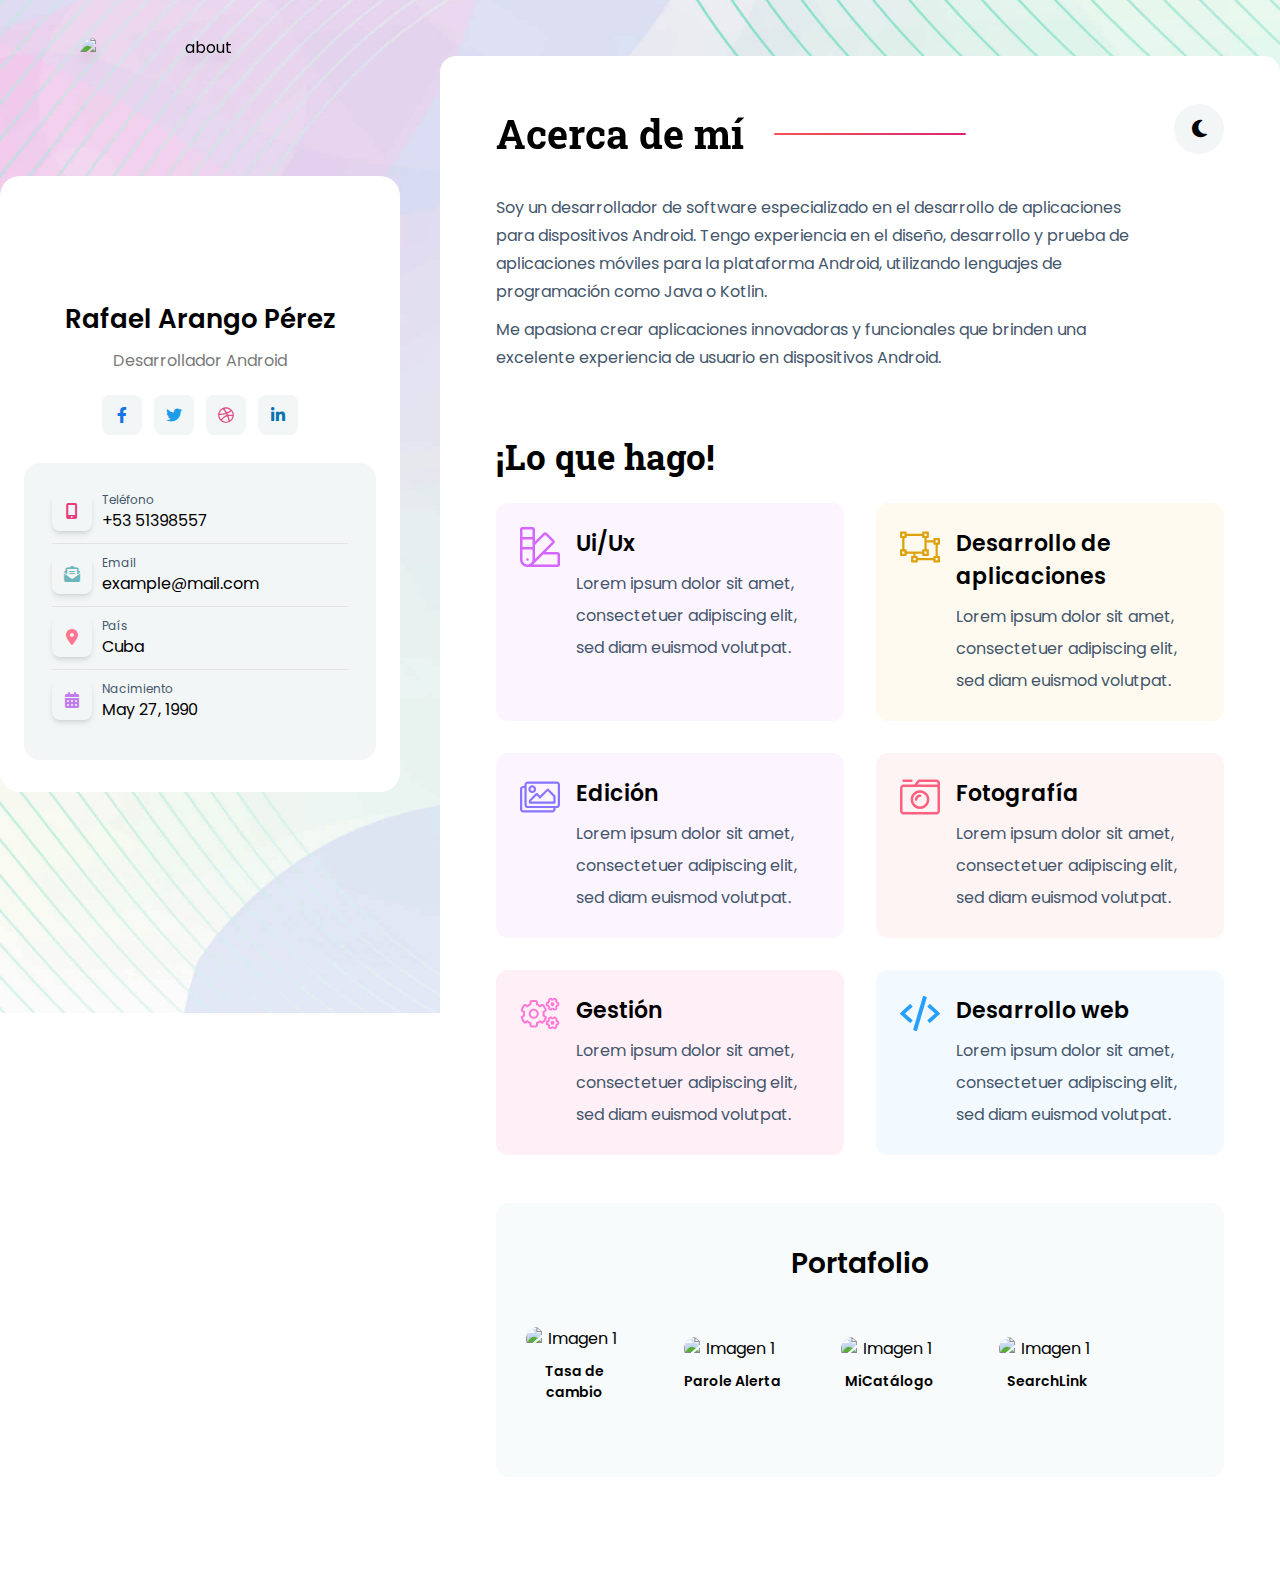
==== index.html @ e74a3a6f "index rename" ====
<!DOCTYPE html>
<!-- saved from url=(0049)https://bostamihtml.ibthemespro.com/aboutOne.html -->
<html lang="en"><head><meta http-equiv="Content-Type" content="text/html; charset=UTF-8">
    <!-- commom meta tag -->
    
    <meta http-equiv="X-UA-Compatible" content="IE=edge">
    <meta name="viewport" content="width=device-width, initial-scale=1.0">
    <!--=== fontaswesome ===-->
    <link rel="stylesheet" href="./fontawesome/css/all.css">

    <!--=== main css ===-->
    <link rel="stylesheet" href="./css/tailwind.css">
    <link rel="stylesheet" href="./css/custom.css">
    <title>Curriculum</title>

    <style type="text/css" media="screen">    
    .socialbtn {
        display: flex;
        height: 2.5rem;
        width: 2.5rem;
        align-items: center;
        justify-content: center;
        border-radius: 0.5rem;
        --tw-bg-opacity: 1;
        background-color: rgb(243 246 246 / var(--tw-bg-opacity));
        --tw-gradient-from: #FA5252;
        --tw-gradient-to: rgb(250 82 82 / 0);
        --tw-gradient-stops: var(--tw-gradient-from), var(--tw-gradient-to);
        --tw-gradient-to: #DD2476;
        transition-property: color, background-color, border-color, fill, stroke, -webkit-text-decoration-color;
        transition-property: color, background-color, border-color, text-decoration-color, fill, stroke;
        transition-property: color, background-color, border-color, text-decoration-color, fill, stroke, -webkit-text-decoration-color;
        transition-duration: 300ms;
        transition-timing-function: cubic-bezier(0.4, 0, 0.2, 1);
    }
    
    .socialbtn:hover {
        background-image: linear-gradient(to right, var(--tw-gradient-stops));
        --tw-text-opacity: 1;
        color: rgb(255 255 255 / var(--tw-text-opacity));
    }
    
    .dark .socialbtn {
        --tw-bg-opacity: 1;
        background-color: rgb(33 36 37 / var(--tw-bg-opacity));
    }

    .dowanload-btn {
    margin-left: auto;
    margin-right: auto;
    margin-top: 1.5rem;
    display: flex;
    align-items: center;
    border-radius: 35px;
    background-image: linear-gradient(to right, var(--tw-gradient-stops));
    --tw-gradient-from: #FA5252;
    --tw-gradient-to: rgb(250 82 82 / 0);
    --tw-gradient-from: #DD2476;
    --tw-gradient-to: rgb(221 36 118 / 0);
    --tw-gradient-stops: var(--tw-gradient-from), var(--tw-gradient-to);
    --tw-gradient-to: #DD2476;
    --tw-gradient-to: #fa5252ef;
    padding-left: 2rem;
    padding-right: 2rem;
    padding-top: 0.75rem;
    padding-bottom: 0.75rem;
    font-size: 1.125rem;
    --tw-text-opacity: 1;
    color: rgb(255 255 255 / var(--tw-text-opacity));
    transition-property: color, background-color, border-color, fill, stroke, opacity, box-shadow, transform, filter, -webkit-text-decoration-color, -webkit-backdrop-filter;
    transition-property: color, background-color, border-color, text-decoration-color, fill, stroke, opacity, box-shadow, transform, filter, backdrop-filter;
    transition-property: color, background-color, border-color, text-decoration-color, fill, stroke, opacity, box-shadow, transform, filter, backdrop-filter, -webkit-text-decoration-color, -webkit-backdrop-filter;
    transition-timing-function: cubic-bezier(0.4, 0, 0.2, 1);
    transition-duration: 200ms;
    transition-timing-function: linear;
    }

    .dowanload-btn:hover {
    background-image: linear-gradient(to left, var(--tw-gradient-stops));
    }
    

    .carousel {
        width: 100%;
        overflow: hidden;
        display: flex;
    }
    .carousel-inner {
        display: flex;
    }
    .carousel-item {
        flex: 0 0 25%;
        padding: 30px;
        display: flex;
        flex-direction: column;
        justify-content: center;
    }
    .carousel-item-img {
        border-radius: 9999px;
    }
    </style>

    <script>
        // On page load or when changing themes, best to add inline in `head` to avoid FOUC
        if (localStorage.getItem("color-theme") === "dark" || (!("color-theme" in localStorage) && window.matchMedia("(prefers-color-scheme: dark)").matches)) {
            document.documentElement.classList.add("dark");
        } else {
            document.documentElement.classList.remove("dark");
        }
    </script>
</head>

<body>
    <div class="bg-homeBg dark:bg-homeTwoBg-dark min-h-screen bg-no-repeat bg-center bg-cover bg-fixed md:pb-16 w-full">
        <div class="container grid grid-cols-12 md:gap-10 justify-between">
            <!-- sidber personal info -->
            <div class="col-span-12 lg:col-span-4 hidden lg:block h-screen sticky top-44">
                <div class="w-full mb-6 lg:mb-0 mx-auto relative bg-white text-center dark:bg-[#111111] px-6 rounded-[20px] mt-[180px] md:mt-[220px] lg:mt-0">
                    <!-- profile image -->
                    <img src="https://avatars.githubusercontent.com/u/89329216?v=4" class="w-[240px] absolute left-[50%] transform -translate-x-[50%] h-[240px] drop-shadow-xl mx-auto rounded-[20px] -mt-[140px]" alt="about">
                    <div class="pt-[100px] pb-8">
                        <h2 class="mt-6 mb-1 text-[26px] font-semibold dark:text-white"> Rafael Arango Pérez </h2>
                        <h3 class="mb-4 text-[#7B7B7B] inline-block dark:bg-[#1D1D1D] px-5 py-1.5 rounded-lg dark:text-[#A6A6A6]">
                            Desarrollador Android </h3>
                        <div class="flex justify-center space-x-3">
                            <!-- facebook icon and link -->
                            <a href="https://www.facebook.com/" target="_blank" rel="noopener noreferrer">
                                <span class="socialbtn text-[#1773EA]">
                                    <i class="fa-brands fa-facebook-f"></i>
                                </span>
                            </a>
                            <!-- twitter icon and link -->
                            <a href="https://twitter.com/" target="_blank" rel="noopener noreferrer">
                                <span class="socialbtn text-[#1C9CEA]">
                                    <i class="fa-brands fa-twitter"></i>
                                </span>
                            </a>
                            <!-- dribbble icon and link -->
                            <a href="https://dribbble.com/" target="_blank" rel="noopener noreferrer">
                                <span class="socialbtn text-[#e14a84]">
                                    <i class="fa-brands fa-dribbble"></i>
                                </span>
                            </a>
                            <!-- linkedin icon and link -->
                            <a href="https://www.linkedin.com/" target="_blank" rel="noopener noreferrer">
                                <span class="socialbtn text-[#0072b1]">
                                    <i class="fa-brands fa-linkedin-in"></i>
                                </span>
                            </a>
                        </div>
                        <!-- personal infomation start -->
                        <div class="p-7 rounded-2xl mt-7 bg-[#F3F6F6] dark:bg-[#1D1D1D]">
                            <div class="flex border-b border-[#E3E3E3] dark:border-[#3D3A3A] pb-2.5">
                                <span class="socialbtn bg-white dark:bg-black text-[#E93B81] shadow-md">
                                    <i class="fa-solid fa-mobile-screen-button"></i>
                                </span>
                                <div class="text-left ml-2.5">
                                    <p class="text-xs text-[#44566C] dark:text-[#A6A6A6]"> Teléfono </p>
                                    <p class="dark:text-white">+53 51398557</p>
                                </div>
                            </div>
                            <div class="flex border-b border-[#E3E3E3] dark:border-[#3D3A3A] py-2.5">
                                <span class="socialbtn bg-white dark:bg-black text-[#6AB5B9] shadow-md">
                                    <i class="fa-solid fa-envelope-open-text"></i>
                                </span>
                                <div class="text-left ml-2.5">
                                    <p class="text-xs text-[#44566C] dark:text-[#A6A6A6]"> Email </p>
                                    <p class="dark:text-white">example@mail.com</p>
                                </div>
                            </div>
                            <div class="flex border-b border-[#E3E3E3] dark:border-[#3D3A3A] py-2.5">
                                <span class="socialbtn bg-white dark:bg-black text-[#FD7590] shadow-md">
                                    <i class="fa-solid fa-location-dot"></i>
                                </span>
                                <div class="text-left ml-2.5">
                                    <p class="text-xs text-[#44566C] dark:text-[#A6A6A6]"> País </p>
                                    <p class="dark:text-white">Cuba</p>
                                </div>
                            </div>
                            <div class="flex py-2.5">
                                <span class="socialbtn bg-white dark:bg-black text-[#C17CEB] shadow-md">
                                    <i class="fa-solid fa-calendar-days"></i>
                                </span>
                                <div class="text-left ml-2.5">
                                    <p class="text-xs text-[#44566C] dark:text-[#A6A6A6]"> Nacimiento </p>
                                    <p class="dark:text-white">May 27, 1990</p>
                                </div>
                            </div>
                        </div>
                        <!-- personal infomation end-->
                    </div>
                </div>
            </div>


            <div class="col-span-12 lg:col-span-8 lg:mt-14">
                <!-- about me section start -->
                <div>
                    <div class="lg:rounded-2xl bg-white dark:bg-[#111111]">
                        <div class="pt-12 md:py-12 px-2 sm:px-5 md:px-10 lg:px-14">
                            <!-- about page title -->
                            <div class="flex justify-between">
                                <h2 class="after-effect">Acerca de mí &nbsp;&nbsp;</h2>  
                                <!-- dark and light mode toggle -->
                                <button id="theme-toggle" type="button" class="dark-light-btn">
                                    <i id="theme-toggle-dark-icon" class="fa-solid text-xl fa-moon hidden"></i>
                                    <i id="theme-toggle-light-icon" class="fa-solid fa-sun text-xl hidden"></i>
                                </button>
                            </div>
                            <!-- personal info for mobile devices start -->
                            <div class="lg:hidden">
                                <div class="w-full mb-6 lg:mb-0 mx-auto relative bg-white text-center dark:bg-[#111111] px-6 rounded-[20px] mt-[180px] md:mt-[220px] lg:mt-0">
                                    <!-- profile image  -->
                                    <img src="./static/avatar.jpg" class="w-[240px] absolute left-[50%] transform -translate-x-[50%] h-[240px] drop-shadow-xl mx-auto rounded-[20px] -mt-[140px]" alt="about">
                                    <div class="pt-[100px] pb-8">
                                        <h2 class="mt-6 mb-1 text-[26px] font-semibold dark:text-white"> Monalisa Ashley
                                        </h2>
                                        <h3 class="mb-4 text-[#7B7B7B] inline-block dark:bg-[#1D1D1D] px-5 py-1.5 rounded-lg dark:text-[#A6A6A6]">
                                            Ui/Uxer </h3>

                                        <div class="flex justify-center space-x-3">
                                            <!-- facebook icon and link -->
                                            <a href="https://www.facebook.com/" target="_blank" rel="noopener noreferrer">
                                                <span class="socialbtn text-[#1773EA]">
                                                    <i class="fa-brands fa-facebook-f"></i>
                                                </span>
                                            </a>
                                            <!-- twitter icon and link -->
                                            <a href="https://twitter.com/" target="_blank" rel="noopener noreferrer">
                                                <span class="socialbtn text-[#1C9CEA]">
                                                    <i class="fa-brands fa-twitter"></i>
                                                </span>
                                            </a>
                                            <!-- dribbble icon and link -->
                                            <a href="https://dribbble.com/" target="_blank" rel="noopener noreferrer">
                                                <span class="socialbtn text-[#e14a84]">
                                                    <i class="fa-brands fa-dribbble"></i>
                                                </span>
                                            </a>
                                            <!-- linkedin icon and link -->
                                            <a href="https://www.linkedin.com/" target="_blank" rel="noopener noreferrer">
                                                <span class="socialbtn text-[#0072b1]">
                                                    <i class="fa-brands fa-linkedin-in"></i>
                                                </span>
                                            </a>
                                        </div>

                                        <!-- personal info start -->
                                        <div class="p-7 rounded-2xl mt-7 bg-[#F3F6F6] dark:bg-[#1D1D1D]">
                                            <div class="flex border-b border-[#E3E3E3] dark:border-[#3D3A3A] pb-2.5">
                                                <span class="socialbtn bg-white dark:bg-black text-[#E93B81] shadow-md">
                                                    <i class="fa-solid fa-mobile-screen-button"></i>
                                                </span>
                                                <div class="text-left ml-2.5">
                                                    <p class="text-xs text-[#44566C] dark:text-[#A6A6A6]"> Teléfono </p>
                                                    <p class="dark:text-white">+53 51398557</p>
                                                </div>
                                            </div>

                                            <div class="flex border-b border-[#E3E3E3] dark:border-[#3D3A3A] py-2.5">
                                                <span class="socialbtn bg-white dark:bg-black text-[#6AB5B9] shadow-md">
                                                    <i class="fa-solid fa-envelope-open-text"></i>
                                                </span>
                                                <div class="text-left ml-2.5">
                                                    <p class="text-xs text-[#44566C] dark:text-[#A6A6A6]"> Email </p>
                                                    <p class="dark:text-white">example@mail.com</p>
                                                </div>
                                            </div>

                                            <div class="flex border-b border-[#E3E3E3] dark:border-[#3D3A3A] py-2.5">
                                                <span class="socialbtn bg-white dark:bg-black text-[#FD7590] shadow-md">
                                                    <i class="fa-solid fa-location-dot"></i>
                                                </span>
                                                <div class="text-left ml-2.5">
                                                    <p class="text-xs text-[#44566C] dark:text-[#A6A6A6]"> País </p>
                                                    <p class="dark:text-white">Cuba</p>
                                                </div>
                                            </div>

                                            <div class="flex py-2.5">
                                                <span class="socialbtn bg-white dark:bg-black text-[#C17CEB] shadow-md">
                                                    <i class="fa-solid fa-calendar-days"></i>
                                                </span>
                                                <div class="text-left ml-2.5">
                                                    <p class="text-xs text-[#44566C] dark:text-[#A6A6A6]"> Nacimiento </p>
                                                    <p class="dark:text-white">May 27, 1990</p>
                                                </div>
                                            </div>
                                        </div>
                                        <!-- personal info end -->

                                        <!-- dowanload button -->
                                        <button class="dowanload-btn">
                                            <img class="mr-3" src="./static/dowanload.png" alt="icon"> Download
                                            CV
                                        </button>
                                    </div>
                                </div>
                            </div>
                            <!-- personal info for mobile devices end -->

                            <div class="lg:grid grid-cols-12 md:gap-10 pt-4 md:pt-[30px] items-center hidden">
                                <div class="col-span-12 space-y-2.5">
                                    <div class="lg:mr-16">
                                        <p class="text-[#44566c] dark:text-color-910 leading-7"> Soy un desarrollador de software especializado en el desarrollo de aplicaciones para dispositivos Android. Tengo experiencia en el diseño, desarrollo y prueba de aplicaciones móviles para la plataforma Android, utilizando lenguajes de programación como Java o Kotlin.</p>
                                        <p class="text-[#44566c] leading-7 mt-2.5 dark:text-color-910">Me apasiona crear aplicaciones innovadoras y funcionales que brinden una excelente experiencia de usuario en dispositivos Android.</p>
                                    </div>
                                    <div></div>
                                </div>
                            </div>

                        </div>

                        <!-- what i do section start -->
                        <div class="pb-12 px-2 sm:px-5 md:px-10 lg:px-14">
                            <h3 class="text-[35px] dark:text-white font-bold font-robotoSlab pb-5"> ¡Lo que hago! </h3>
                            <div class="grid gap-8 grid-cols-1 md:grid-cols-2 xl:grid-cols-2">
                                <div class="about-box bg-[#fcf4ff] dark:bg-transparent">
                                    <img class="w-10 h-10 object-contain block" src="./static/icon.svg" alt="icon">
                                    <div class="space-y-2">
                                        <h3 class="dark:text-white text-[22px] font-semibold"> Ui/Ux </h3>
                                        <p class="leading-8 text-gray-lite dark:text-[#A6A6A6]"> Lorem ipsum dolor sit
                                            amet, consectetuer adipiscing elit, sed diam euismod volutpat. </p>
                                    </div>
                                </div>

                                <div class="about-box bg-[#fefaf0] dark:bg-transparent">
                                    <img class="w-10 h-10 object-contain block" src="./static/icon1.svg" alt="icon">
                                    <div class="space-y-2">
                                        <h3 class="dark:text-white text-[22px] font-semibold"> Desarrollo de aplicaciones </h3>
                                        <p class="leading-8 text-gray-lite dark:text-[#A6A6A6]"> Lorem ipsum dolor sit
                                            amet, consectetuer adipiscing elit, sed diam euismod volutpat. </p>
                                    </div>
                                </div>

                                <div class="about-box bg-[#fcf4ff] dark:bg-transparent">
                                    <img class="w-10 h-10 object-contain block" src="./static/icon2.svg" alt="icon">
                                    <div class="space-y-2">
                                        <h3 class="dark:text-white text-[22px] font-semibold"> Edición </h3>
                                        <p class="leading-8 text-gray-lite dark:text-[#A6A6A6]"> Lorem ipsum dolor sit
                                            amet, consectetuer adipiscing elit, sed diam euismod volutpat. </p>
                                    </div>
                                </div>

                                <div class="about-box bg-[#fff4f4] dark:bg-transparent">
                                    <img class="w-10 h-10 object-contain block" src="./static/icon3.svg" alt="icon">
                                    <div class="space-y-2">
                                        <h3 class="dark:text-white text-[22px] font-semibold"> Fotografía </h3>
                                        <p class="leading-8 text-gray-lite dark:text-[#A6A6A6]"> Lorem ipsum dolor sit
                                            amet, consectetuer adipiscing elit, sed diam euismod volutpat. </p>
                                    </div>
                                </div>

                                <div class="about-box bg-[#fff0f8] dark:bg-transparent">
                                    <img class="w-10 h-10 object-contain block" src="./static/icon4.svg" alt="icon">
                                    <div class="space-y-2">
                                        <h3 class="dark:text-white text-[22px] font-semibold"> Gestión </h3>
                                        <p class="leading-8 text-gray-lite dark:text-[#A6A6A6]"> Lorem ipsum dolor sit
                                            amet, consectetuer adipiscing elit, sed diam euismod volutpat. </p>
                                    </div>
                                </div>

                                <div class="about-box bg-[#f3faff] dark:bg-transparent">
                                    <img class="w-10 h-10 object-contain block" src="./static/icon5.svg" alt="icon">
                                    <div class="space-y-2">
                                        <h3 class="dark:text-white text-[22px] font-semibold"> Desarrollo web </h3>
                                        <p class="leading-8 text-gray-lite dark:text-[#A6A6A6]"> Lorem ipsum dolor sit
                                            amet, consectetuer adipiscing elit, sed diam euismod volutpat. </p>
                                    </div>
                                </div>
                            </div>
                        </div>

                        <!-- what i do section start -->
                        <div class="px-2 sm:px-5 md:px-10 lg:px-14 pb-12">
                            <div class="bg-[#F8FBFB] dark:bg-[#0D0D0D] max-w-full h-auto py-10 rounded-xl slides">
                                <h3 class="text-center dark:text-white text-6xl mb-3 font-semibold"> Portafolio </h3>
                                <!-- slider and slider items -->
                                <div class="carousel">
                                    <div class="carousel-inner text-center">
                                        <a class="carousel-item" href="https://apklis.cu/application/com.drecom.tasadecambio">
                                            <img class="carousel-item-img" src="https://archive.apklis.cu/application/icon/com.drecom.tasadecambio-v1.png_140" alt="Imagen 1">
                                            <p class="mt-2.5 mb-1 text-[14px] font-semibold dark:text-white"> Tasa de cambio </p>
                                        </a>
                                        <a class="carousel-item" href="https://apklis.cu/application/com.drecom.parolealerta">
                                            <img class="carousel-item-img" src="https://archive.apklis.cu/application/icon/com.drecom.parolealerta-v1.png_140" alt="Imagen 1">
                                            <p class="mt-2.5 mb-1 text-[14px] font-semibold dark:text-white"> Parole Alerta </p>
                                        </a>
                                        <a class="carousel-item" href="https://apklis.cu/application/com.drecom.micatalogopro">
                                            <img class="carousel-item-img" src="https://archive.apklis.cu/application/icon/com.drecom.micatalogopro-v1.png_140" alt="Imagen 1">
                                            <p class="mt-2.5 mb-1 text-[14px] font-semibold dark:text-white"> MiCatálogo </p>
                                        </a>
                                        <a class="carousel-item" href="https://apklis.cu/application/com.drecom.searchlink">
                                            <img class="carousel-item-img" src="https://archive.apklis.cu/application/icon/com.drecom.searchlink-v1.png_140" alt="Imagen 1">
                                            <p class="mt-2.5 mb-1 text-[14px] font-semibold dark:text-white"> SearchLink </p>
                                        </a>
                                    </div>
                                </div>
                            </div>
                        </div>
                    </div>
                </div>
                <!-- about me section start -->
            </div>
        </div>
    </div>
    <!-- End bgHomeBg -->

    <!--==== js =====-->
    <script src="./js/jquery.min.js"></script>
    <!-- main js -->
    <script src="./js/main.js"></script>


</body></html>
---- css/custom.css ----
@import url("https://fonts.googleapis.com/css2?family=Poppins:wght@300;400;500;600;700;800;900&family=Roboto+Slab:wght@300;400;500;600;700;800;900&display=swap");

html {
	font-family: "Poppins", sans-serif;
}

/* modal */
.modal {
	max-width: 800px !important;
}

/* width */
.scrollbarLight::-webkit-scrollbar,
.scrollbarDark::-webkit-scrollbar {
	width: 10px;
	height: 10px;
}

/* Track */
.scrollbarLight::-webkit-scrollbar-track {
	border-radius: 100vh;
	background: #e9e3e3;
}

/* Handle */
.scrollbarLight::-webkit-scrollbar-thumb {
	background: #797979;
	border-radius: 100vh;
	border: 5px solid #9c9fa1;
}

/* Handle on hover */
.scrollbarLight::-webkit-scrollbar-thumb:hover {
	background: #cfd0d3;
}

/* Hide scrollbar for Chrome, Safari and Opera */
.no-scrollbar::-webkit-scrollbar {
	display: none;
}

/* Hide scrollbar for IE, Edge and Firefox */
.no-scrollbar {
	-ms-overflow-style: none;
	/* IE and Edge */
	scrollbar-width: none;
	/* Firefox */
}

/* Track */
.scrollbarDark::-webkit-scrollbar-track {
	border-radius: 100vh;
	background: #000000;
}

/* Handle */
.scrollbarDark::-webkit-scrollbar-thumb {
	background: #000000;
	border-radius: 100vh;
	border: 5px solid #4f4f4f;
}

/* Handle on hover */
.scrollbarLight::-webkit-scrollbar-thumb:hover {
	background: #111111;
}

.linked {
	color: white !important;
}
/* input remove auto fill background */
input:-webkit-autofill,
input:-webkit-autofill:hover,
input:-webkit-autofill:focus {
	-webkit-text-fill-color: gray;
	/* -webkit-box-shadow: 0 0 0px 1000px transparent inset; */
	transition: background-color 5000s ease-in-out 0s;
	background: none !important;
}
/* active color */
.is-active {
	color: #fa5252 !important;
}
/* slider img */
.slick-slide {
	padding: 30px;
}
.fillter-btn.is-checked {
	color: #fa5252;
}
.mymix {
	min-height: 50vh;
	margin-left: -10px;
	margin-right: -10px;
}
.three-col .isotop-item,
.three-col .grid-sizer {
	width: 33.33%;
	padding: 0 10px;
}
.two-col .isotop-item,
.two-col .grid-sizer {
	width: 50%;
	padding: 0 10px;
}
@media (max-width: 1199px) {
	.three-col .isotop-item,
	.three-col .grid-sizer {
		width: 50%;
	}
}
@media (max-width: 576px) {
	.three-col .isotop-item,
	.three-col .grid-sizer,
	.two-col .isotop-item,
	.two-col .grid-size {
		width: 100%;
	}
}
.three-col .isotop-item > div,
.two-col .isotop-item > div {
	margin-bottom: 20px;
}
.brand-img {
	max-width: 100% !important;
	width: auto !important;
	height: auto !important;
	overflow: hidden;
	text-align: center;
}
/* owl-carousel */
.owl-carousel .owl-stage {
	display: flex;
	align-items: center;
}

.owl-carousel .owl-stage .owl-item {
	padding: 20px 30px;
}

.fix {
	display: none;
}

.close {
	position: absolute;
	top: -12.5px;
	right: -12.5px;
	display: block;
	width: 30px;
	height: 30px;
	text-indent: -9999px;
	background-size: contain;
	background-repeat: no-repeat;
	background-position: center center;
	width: 50px !important;
	height: 50px !important;
	top: -20px !important;
	right: -20px !important;
	border-radius: 50%;
}

.close-light {
	background-image: url(../images/icons/closelight.jpg);
}

.close-dark {
	background-image: url(../images/icons/closeDark.png);
}

.modal a.close-modal {
	display: none;
}

/* preloader */

#preloader {
	position: fixed;
	left: 0;
	top: 0;
	height: 100vh;
	width: 100%;
	z-index: 999999999999999999;
	display: flex;
}

#preloader:before,
#preloader:after {
	content: "";
	position: absolute;
	left: 0;
	top: 0;
	width: 50%;
	height: 100%;
	z-index: -1;
	background-color: #000;
	-webkit-transition: all 0.3s ease 0s;
	-o-transition: all 0.3s ease 0s;
	transition: all 0.3s ease 0s;
}

#preloader:after {
	left: auto;
	right: 0;
}

#preloader .loader_line {
	margin: auto;
	width: 1px;
	height: 250px;
	position: relative;
	overflow: hidden;
	-webkit-transition: all 0.8s ease 0s;
	-o-transition: all 0.8s ease 0s;
	transition: all 0.8s ease 0s;
}

.loader_line:before {
	content: "";
	position: absolute;
	left: 0;
	top: 50%;
	width: 1px;
	height: 0%;
	-webkit-transform: translateY(-50%);
	-ms-transform: translateY(-50%);
	-o-transform: translateY(-50%);
	transform: translateY(-50%);
	background-color: #fff;
	-webkit-animation: lineheight 1000ms ease-in-out 0s forwards;
	-o-animation: lineheight 1000ms ease-in-out 0s forwards;
	animation: lineheight 1000ms ease-in-out 0s forwards;
}

.loader_line:after {
	content: "";
	position: absolute;
	left: 0;
	top: 0;
	width: 1px;
	height: 100%;
	background-color: #999999;
	-webkit-transform: translateY(-100%);
	-ms-transform: translateY(-100%);
	-o-transform: translateY(-100%);
	transform: translateY(-100%);
	-webkit-animation: lineround 1200ms linear 0s infinite;
	-o-animation: lineround 1200ms linear 0s infinite;
	animation: lineround 1200ms linear 0s infinite;
	animation-delay: 2000ms;
}

@keyframes lineheight {
	0% {
		height: 0%;
	}

	100% {
		height: 100%;
	}
}

@keyframes lineround {
	0% {
		-webkit-transform: translateY(-100%);
		-ms-transform: translateY(-100%);
		-o-transform: translateY(-100%);
		transform: translateY(-100%);
	}

	100% {
		-webkit-transform: translateY(200%);
		-ms-transform: translateY(200%);
		-o-transform: translateY(200%);
		transform: translateY(200%);
	}
}
.portfolio_list {
	min-height: 50vh;
}
/*hiding all*/
.preloaded .loader_line:after {
	opacity: 0;
}

.preloaded .loader_line {
	opacity: 0;
	height: 100% !important;
}

.preloaded:before,
.preloaded:after {
	-webkit-animation: preloadedzero 300ms ease-in-out 500ms forwards;
	-o-animation: preloadedzero 300ms ease-in-out 500ms forwards;
	animation: preloadedzero 300ms ease-in-out 500ms forwards;
}

@keyframes preloadedzero {
	0% {
		width: 50%;
	}

	100% {
		width: 0%;
	}
}
/* media queries */
@media only screen and (max-width: 992px) {
	.close {
		top: -45px !important;
		right: 5px !important;
		width: 40px !important;
		height: 40px !important;
	}
}

.jquery-modal.blocker {
	z-index: 9999999999;
}
.close {
	filter: invert(0.9);
	transition: 0.3s;
}
.close:hover {
	filter: invert(1);
}
@media only screen and (min-width: 1700px) {
	.scroll-hide-1700 {
		overflow: hidden;
	}
}



.slick-slider .element{
	height:100px;
	width:100px;
	background-color:#000;
	color:#fff;
	border-radius:5px;
	display:inline-block;
	margin:0px 10px;
	display:-webkit-box;
	display:-ms-flexbox;
	display:flex;
	-webkit-box-pack:center;
		-ms-flex-pack:center;
			justify-content:center;
	-webkit-box-align:center;
		-ms-flex-align:center;
			align-items:center;
	font-size:20px;
  }
  .slick-slider .slick-disabled {
	opacity : 0; 
	pointer-events:none;
  }
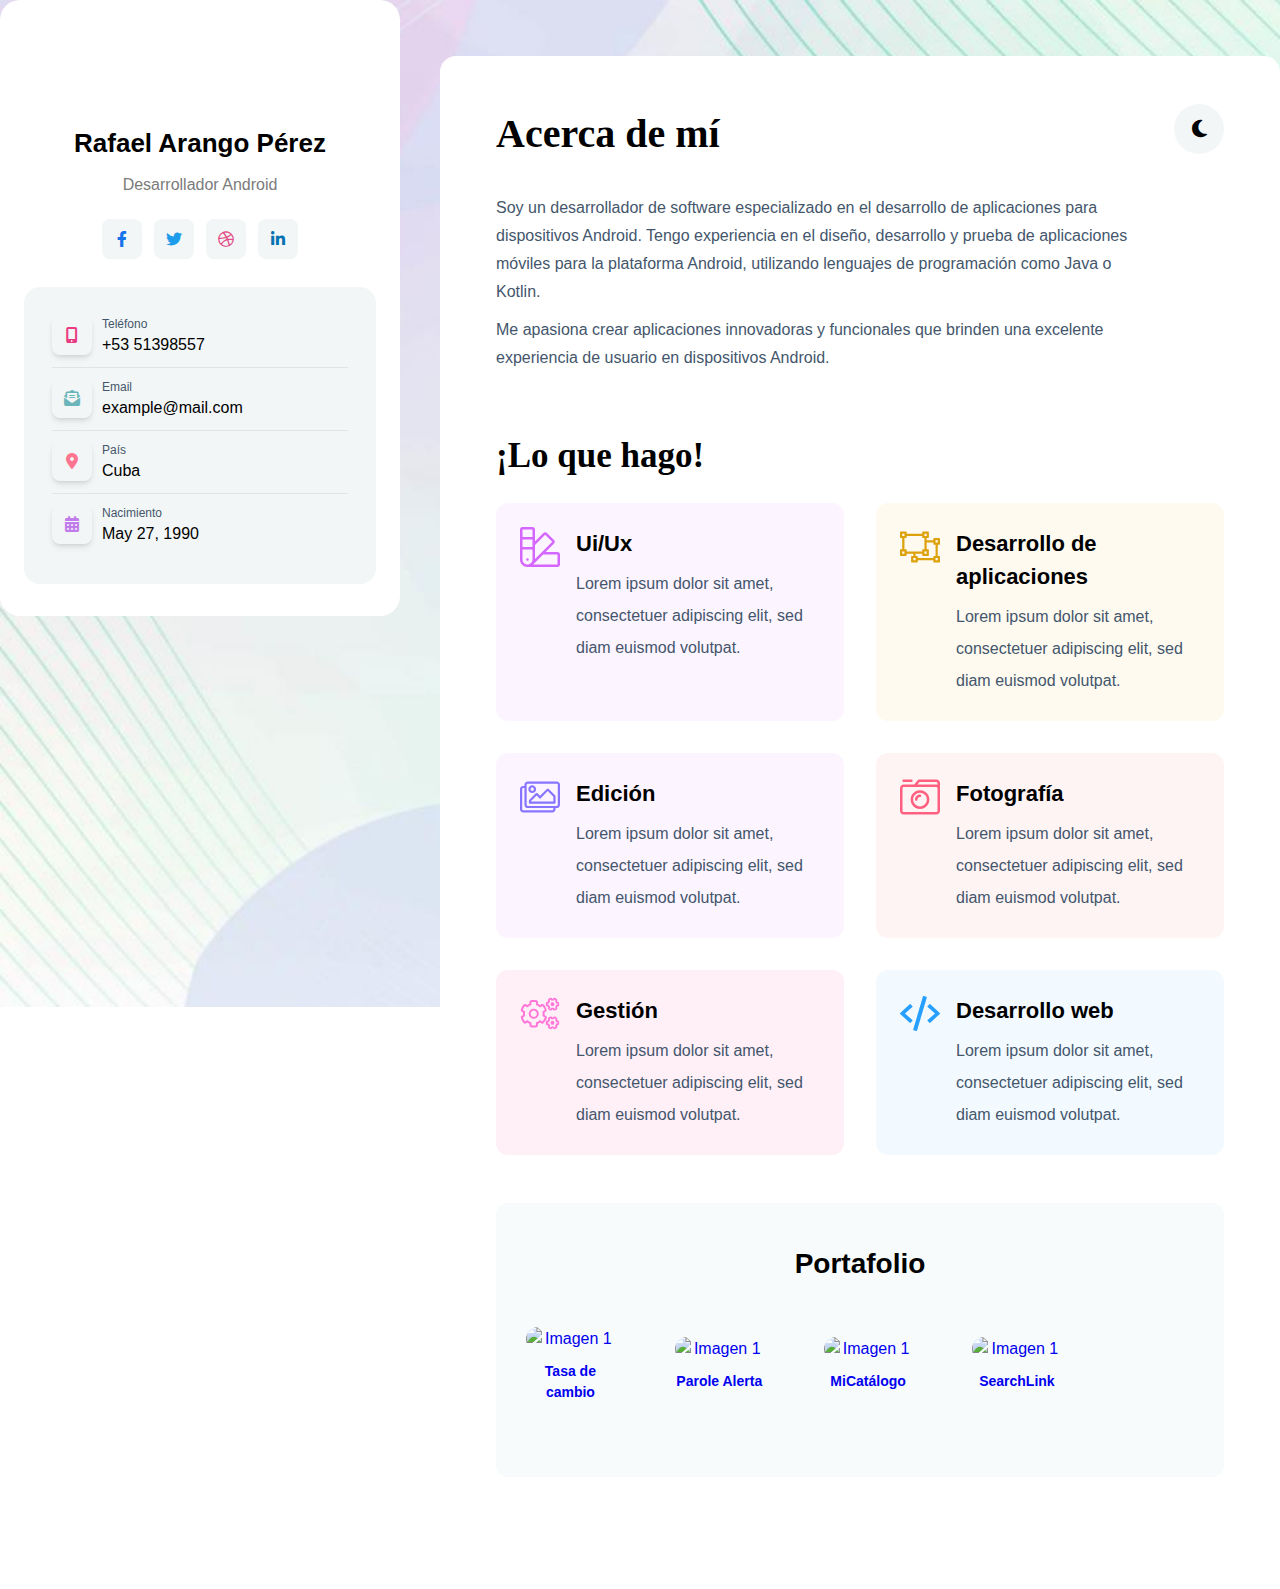
==== commit 21712acc: "n" ====
--- a/index.html
+++ b/index.html
@@ -1,19 +1,15 @@
 <!DOCTYPE html>
-<!-- saved from url=(0049)https://bostamihtml.ibthemespro.com/aboutOne.html -->
-<html lang="en"><head><meta http-equiv="Content-Type" content="text/html; charset=UTF-8">
-    <!-- commom meta tag -->
-    
+<html lang="en">
+<head>
+    <meta http-equiv="Content-Type" content="text/html; charset=UTF-8">    
     <meta http-equiv="X-UA-Compatible" content="IE=edge">
     <meta name="viewport" content="width=device-width, initial-scale=1.0">
-    <!--=== fontaswesome ===-->
+
     <link rel="stylesheet" href="./fontawesome/css/all.css">
-
-    <!--=== main css ===-->
-    <link rel="stylesheet" href="./css/tailwind.css">
-    <link rel="stylesheet" href="./css/custom.css">
+    <link rel="stylesheet" href="./css/tailwind.min.css">
+
     <title>Curriculum</title>
-
-    <style type="text/css" media="screen">    
+    <style type="text/css" media="screen">
     .socialbtn {
         display: flex;
         height: 2.5rem;
@@ -32,8 +28,7 @@
         transition-property: color, background-color, border-color, text-decoration-color, fill, stroke, -webkit-text-decoration-color;
         transition-duration: 300ms;
         transition-timing-function: cubic-bezier(0.4, 0, 0.2, 1);
-    }
-    
+    }    
     .socialbtn:hover {
         background-image: linear-gradient(to right, var(--tw-gradient-stops));
         --tw-text-opacity: 1;
@@ -288,12 +283,6 @@
                                             </div>
                                         </div>
                                         <!-- personal info end -->
-
-                                        <!-- dowanload button -->
-                                        <button class="dowanload-btn">
-                                            <img class="mr-3" src="./static/dowanload.png" alt="icon"> Download
-                                            CV
-                                        </button>
                                     </div>
                                 </div>
                             </div>
@@ -412,4 +401,5 @@
     <script src="./js/main.js"></script>
 
 
-</body></html>+</body>
+</html>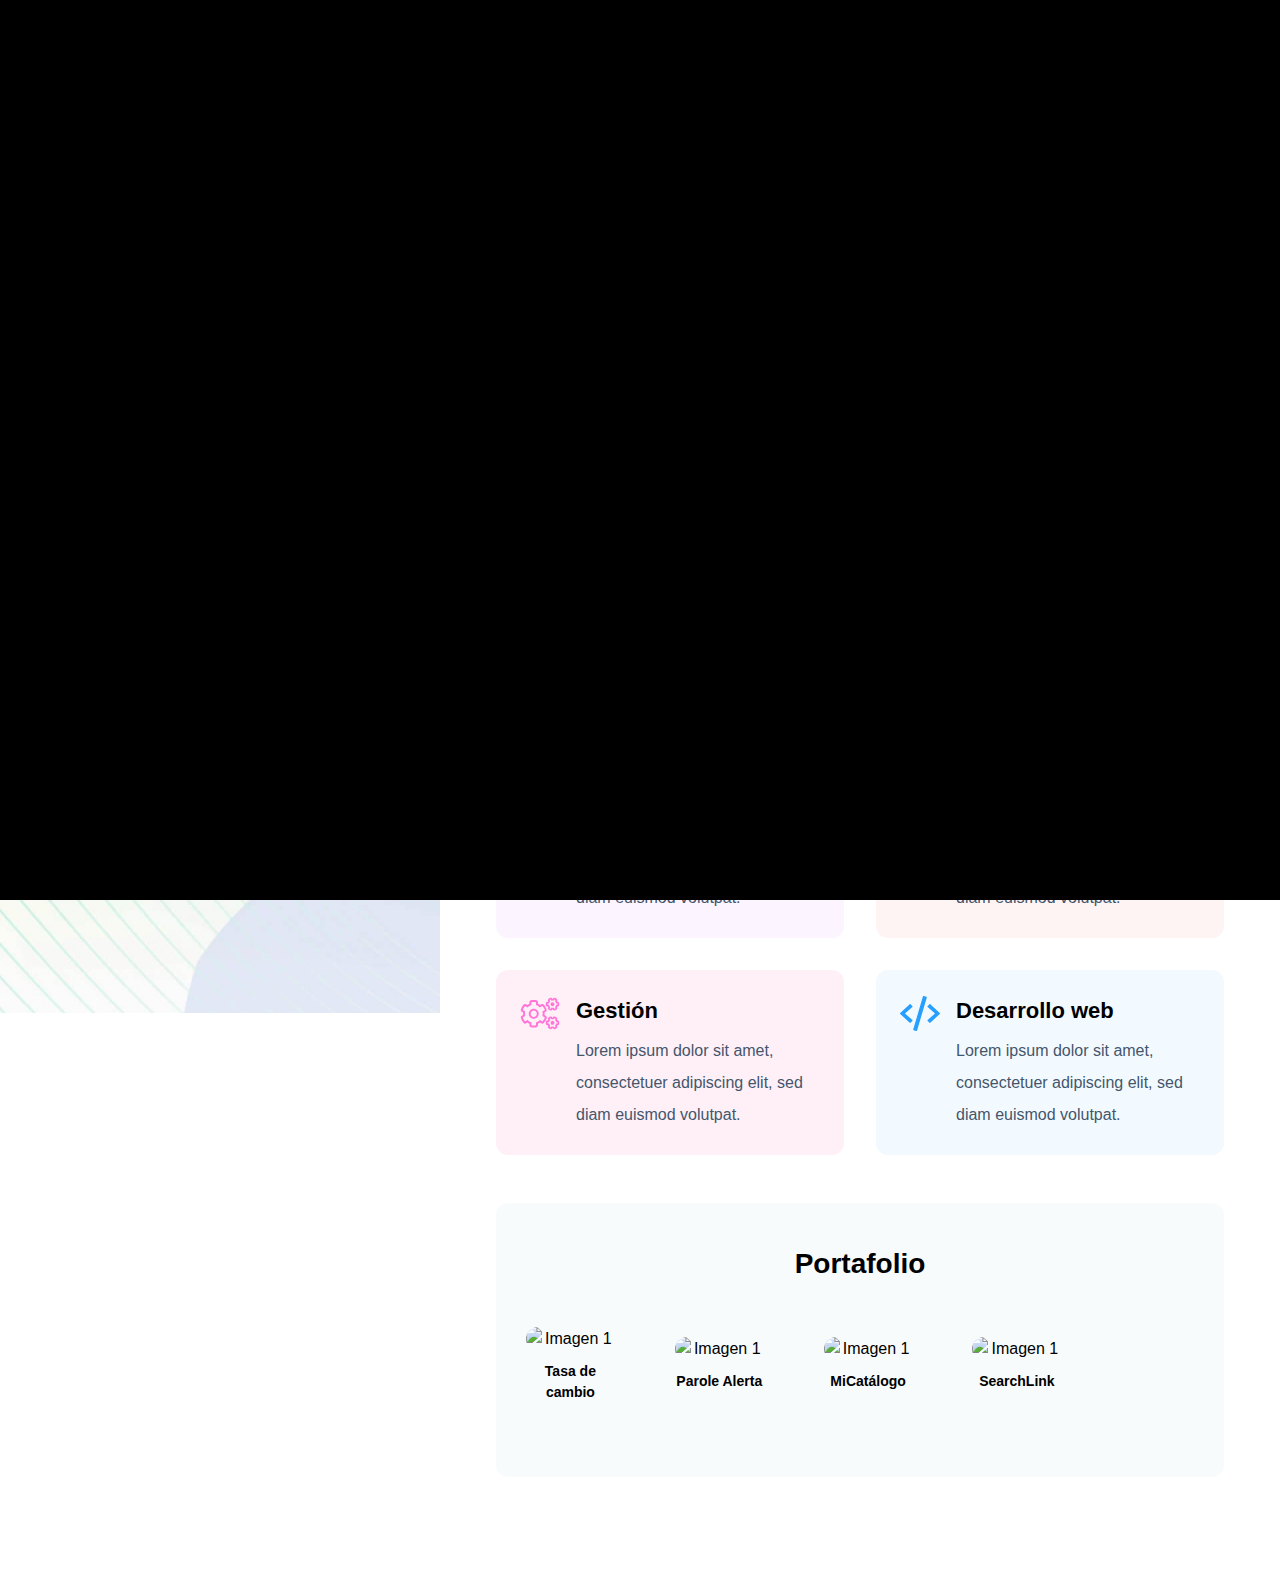
==== commit c518c633: "update" ====
--- a/index.html
+++ b/index.html
@@ -6,7 +6,7 @@
     <meta name="viewport" content="width=device-width, initial-scale=1.0">
 
     <link rel="stylesheet" href="./fontawesome/css/all.css">
-    <link rel="stylesheet" href="./css/tailwind.min.css">
+    <link rel="stylesheet" href="./css/tailwind.css">
 
     <title>Curriculum</title>
     <style type="text/css" media="screen">
@@ -106,6 +106,9 @@
 </head>
 
 <body>
+    <div id="preloader">
+        <div class="loader_line"></div>
+    </div>
     <div class="bg-homeBg dark:bg-homeTwoBg-dark min-h-screen bg-no-repeat bg-center bg-cover bg-fixed md:pb-16 w-full">
         <div class="container grid grid-cols-12 md:gap-10 justify-between">
             <!-- sidber personal info -->
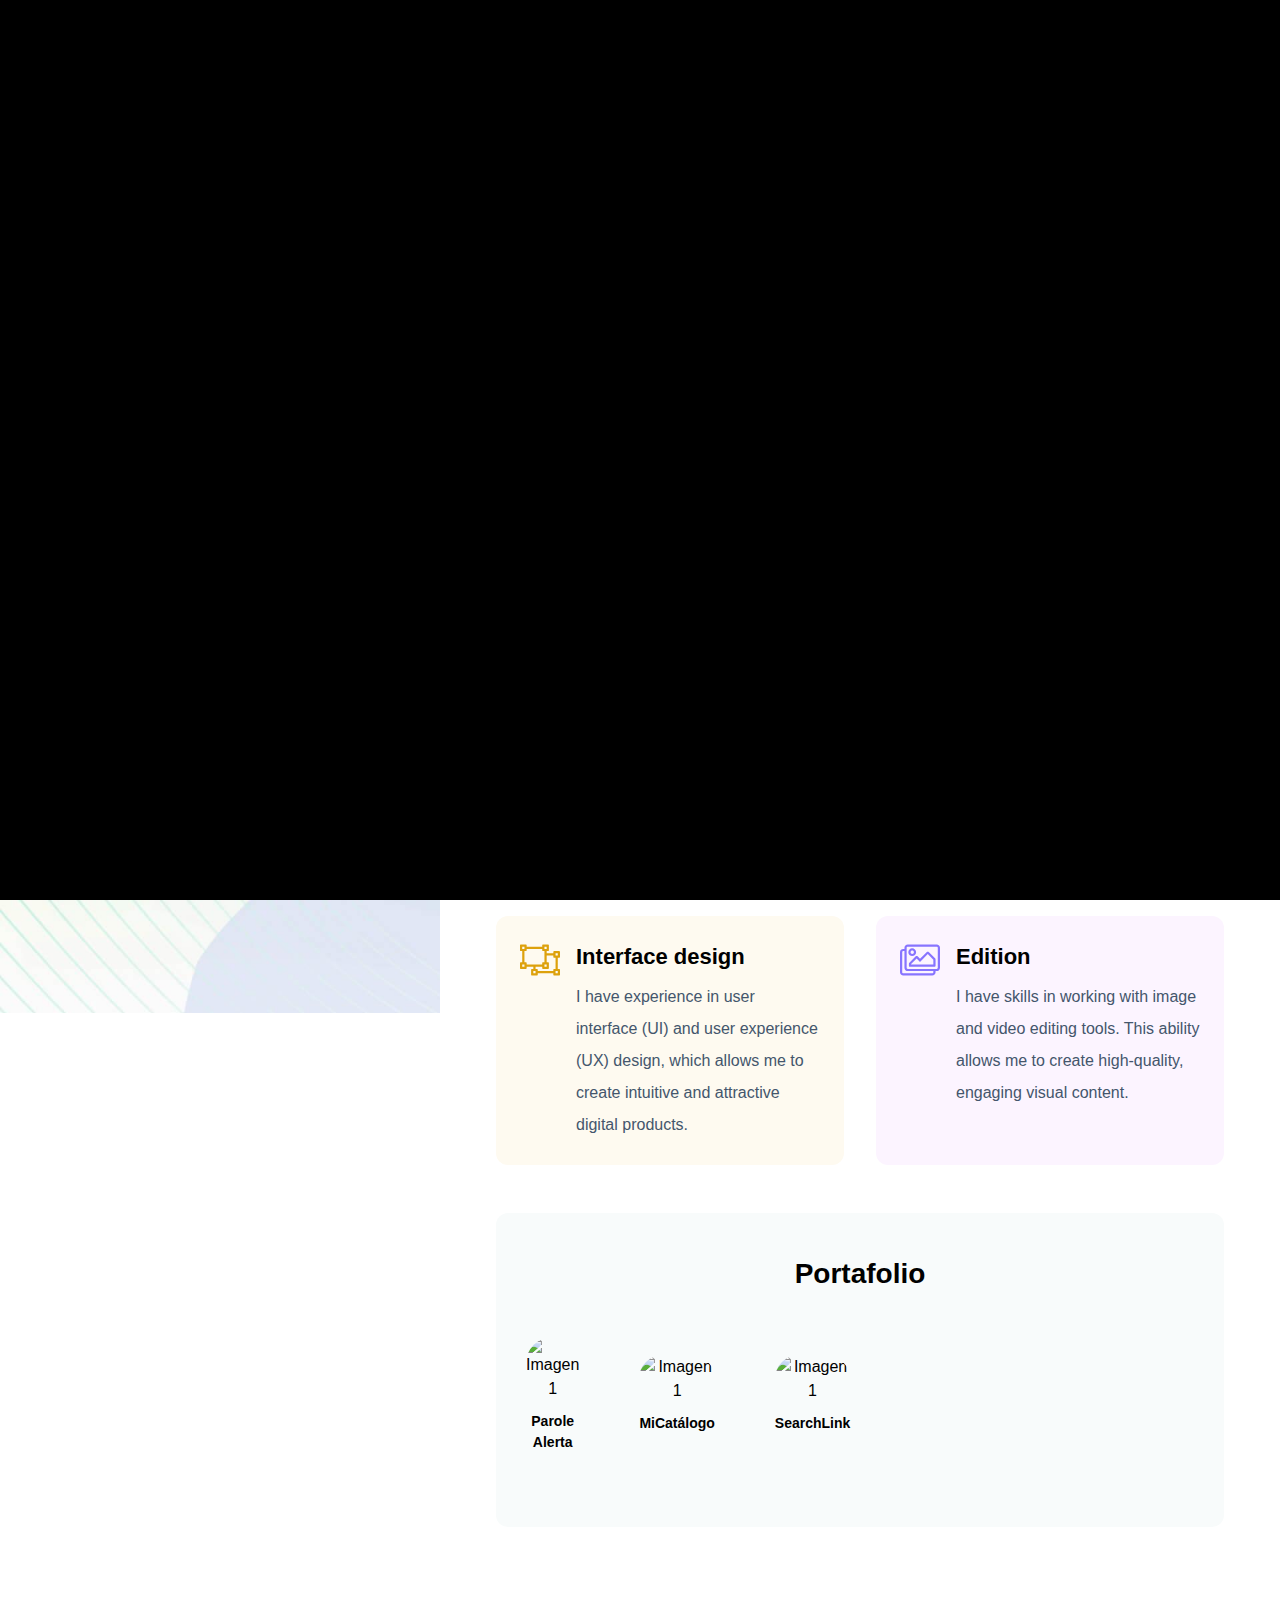
==== commit 2fb1a728: "ok" ====
--- a/index.html
+++ b/index.html
@@ -109,7 +109,7 @@
     <div id="preloader">
         <div class="loader_line"></div>
     </div>
-    <div class="bg-homeBg dark:bg-homeTwoBg-dark min-h-screen bg-no-repeat bg-center bg-cover bg-fixed md:pb-16 w-full">
+    <div class="bg-homeBg dark:bg-homeTwoBg-dark min-h-screen bg-no-repeat bg-center bg-cover bg-fixed w-full">
         <div class="container grid grid-cols-12 md:gap-10 justify-between">
             <!-- sidber personal info -->
             <div class="col-span-12 lg:col-span-4 hidden lg:block h-screen sticky top-44">
@@ -119,7 +119,7 @@
                     <div class="pt-[100px] pb-8">
                         <h2 class="mt-6 mb-1 text-[26px] font-semibold dark:text-white"> Rafael Arango Pérez </h2>
                         <h3 class="mb-4 text-[#7B7B7B] inline-block dark:bg-[#1D1D1D] px-5 py-1.5 rounded-lg dark:text-[#A6A6A6]">
-                            Desarrollador Android </h3>
+                            Software developer </h3>
                         <div class="flex justify-center space-x-3">
                             <!-- facebook icon and link -->
                             <a href="https://www.facebook.com/" target="_blank" rel="noopener noreferrer">
@@ -153,7 +153,7 @@
                                     <i class="fa-solid fa-mobile-screen-button"></i>
                                 </span>
                                 <div class="text-left ml-2.5">
-                                    <p class="text-xs text-[#44566C] dark:text-[#A6A6A6]"> Teléfono </p>
+                                    <p class="text-xs text-[#44566C] dark:text-[#A6A6A6]"> Phone </p>
                                     <p class="dark:text-white">+53 51398557</p>
                                 </div>
                             </div>
@@ -163,25 +163,16 @@
                                 </span>
                                 <div class="text-left ml-2.5">
                                     <p class="text-xs text-[#44566C] dark:text-[#A6A6A6]"> Email </p>
-                                    <p class="dark:text-white">example@mail.com</p>
+                                    <p class="dark:text-white">rafaproyectosfuturos@gmail.com</p>
                                 </div>
                             </div>
                             <div class="flex border-b border-[#E3E3E3] dark:border-[#3D3A3A] py-2.5">
                                 <span class="socialbtn bg-white dark:bg-black text-[#FD7590] shadow-md">
-                                    <i class="fa-solid fa-location-dot"></i>
+                                    <svg xmlns="http://www.w3.org/2000/svg" width="24" height="24" viewBox="0 0 512 512"><path fill="currentColor" d="M256 89.61L22.486 177.18L256 293.937l111.22-55.61l-104.337-31.9A16 16 0 0 1 256 208a16 16 0 0 1-16-16a16 16 0 0 1 16-16l-2.646 8.602l18.537 5.703a16 16 0 0 1 .008.056l27.354 8.365L455 246.645v12.146a16 16 0 0 0-7 13.21a16 16 0 0 0 7.293 13.406C448.01 312.932 448 375.383 448 400c16 10.395 16 10.775 32 0c0-24.614-.008-87.053-7.29-114.584A16 16 0 0 0 480 272a16 16 0 0 0-7-13.227v-25.42L413.676 215.1l75.838-37.92zM119.623 249L106.5 327.74c26.175 3.423 57.486 18.637 86.27 36.627c16.37 10.232 31.703 21.463 44.156 32.36c7.612 6.66 13.977 13.05 19.074 19.337c5.097-6.288 11.462-12.677 19.074-19.337c12.453-10.897 27.785-22.128 44.156-32.36c28.784-17.99 60.095-33.204 86.27-36.627L392.375 249h-6.25L256 314.063L125.873 249z"/></svg>
                                 </span>
                                 <div class="text-left ml-2.5">
-                                    <p class="text-xs text-[#44566C] dark:text-[#A6A6A6]"> País </p>
-                                    <p class="dark:text-white">Cuba</p>
-                                </div>
-                            </div>
-                            <div class="flex py-2.5">
-                                <span class="socialbtn bg-white dark:bg-black text-[#C17CEB] shadow-md">
-                                    <i class="fa-solid fa-calendar-days"></i>
-                                </span>
-                                <div class="text-left ml-2.5">
-                                    <p class="text-xs text-[#44566C] dark:text-[#A6A6A6]"> Nacimiento </p>
-                                    <p class="dark:text-white">May 27, 1990</p>
+                                    <p class="text-xs text-[#44566C] dark:text-[#A6A6A6]"> Qualification </p>
+                                    <p class="dark:text-white">Industrial Engineer</p>
                                 </div>
                             </div>
                         </div>
@@ -196,106 +187,95 @@
                 <div>
                     <div class="lg:rounded-2xl bg-white dark:bg-[#111111]">
                         <div class="pt-12 md:py-12 px-2 sm:px-5 md:px-10 lg:px-14">
+                            
+                            <div class="w-full mb-6 bg-white text-center dark:bg-[#111111] pt-24 flex flex-col lg:hidden">
+                                <!-- profile image -->
+                                <img src="https://avatars.githubusercontent.com/u/89329216?v=4" class="w-[240px] h-[240px] drop-shadow-xl mx-auto rounded-[20px]" alt="about">
+                                <div class="pb-8">
+                                    <h2 class="mt-6 mb-1 text-[26px] font-semibold dark:text-white"> Rafael Arango Pérez </h2>
+                                    <h3 class="mb-4 text-[#7B7B7B] inline-block dark:bg-[#1D1D1D] px-5 py-1.5 rounded-lg dark:text-[#A6A6A6]">
+                                        Software developer </h3>
+                                    <div class="flex justify-center space-x-3">
+                                        <!-- facebook icon and link -->
+                                        <a href="https://www.facebook.com/" target="_blank" rel="noopener noreferrer">
+                                            <span class="socialbtn text-[#1773EA]">
+                                                <i class="fa-brands fa-facebook-f"></i>
+                                            </span>
+                                        </a>
+                                        <!-- twitter icon and link -->
+                                        <a href="https://twitter.com/" target="_blank" rel="noopener noreferrer">
+                                            <span class="socialbtn text-[#1C9CEA]">
+                                                <i class="fa-brands fa-twitter"></i>
+                                            </span>
+                                        </a>
+                                        <!-- dribbble icon and link -->
+                                        <a href="https://dribbble.com/" target="_blank" rel="noopener noreferrer">
+                                            <span class="socialbtn text-[#e14a84]">
+                                                <i class="fa-brands fa-dribbble"></i>
+                                            </span>
+                                        </a>
+                                        <!-- linkedin icon and link -->
+                                        <a href="https://www.linkedin.com/" target="_blank" rel="noopener noreferrer">
+                                            <span class="socialbtn text-[#0072b1]">
+                                                <i class="fa-brands fa-linkedin-in"></i>
+                                            </span>
+                                        </a>
+                                    </div>
+                                    <!-- personal infomation start -->
+                                    <div class="p-7 rounded-2xl mt-7 bg-[#F3F6F6] dark:bg-[#1D1D1D]">
+                                        <div class="flex border-b border-[#E3E3E3] dark:border-[#3D3A3A] pb-2.5">
+                                            <span class="socialbtn bg-white dark:bg-black text-[#E93B81] shadow-md">
+                                                <i class="fa-solid fa-mobile-screen-button"></i>
+                                            </span>
+                                            <div class="text-left ml-2.5">
+                                                <p class="text-xs text-[#44566C] dark:text-[#A6A6A6]"> Phone </p>
+                                                <p class="dark:text-white">+53 51398557</p>
+                                            </div>
+                                        </div>
+                                        <div class="flex border-b border-[#E3E3E3] dark:border-[#3D3A3A] py-2.5">
+                                            <span class="socialbtn bg-white dark:bg-black text-[#6AB5B9] shadow-md">
+                                                <i class="fa-solid fa-envelope-open-text"></i>
+                                            </span>
+                                            <div class="text-left ml-2.5">
+                                                <p class="text-xs text-[#44566C] dark:text-[#A6A6A6]"> Email </p>
+                                                <p class="dark:text-white">rafaproyectosfuturos@gmail.com</p>
+                                            </div>
+                                        </div>
+                                        <div class="flex border-b border-[#E3E3E3] dark:border-[#3D3A3A] py-2.5">
+                                            <span class="socialbtn bg-white dark:bg-black text-[#FD7590] shadow-md">
+                                                <svg xmlns="http://www.w3.org/2000/svg" width="24" height="24" viewBox="0 0 512 512"><path fill="currentColor" d="M256 89.61L22.486 177.18L256 293.937l111.22-55.61l-104.337-31.9A16 16 0 0 1 256 208a16 16 0 0 1-16-16a16 16 0 0 1 16-16l-2.646 8.602l18.537 5.703a16 16 0 0 1 .008.056l27.354 8.365L455 246.645v12.146a16 16 0 0 0-7 13.21a16 16 0 0 0 7.293 13.406C448.01 312.932 448 375.383 448 400c16 10.395 16 10.775 32 0c0-24.614-.008-87.053-7.29-114.584A16 16 0 0 0 480 272a16 16 0 0 0-7-13.227v-25.42L413.676 215.1l75.838-37.92zM119.623 249L106.5 327.74c26.175 3.423 57.486 18.637 86.27 36.627c16.37 10.232 31.703 21.463 44.156 32.36c7.612 6.66 13.977 13.05 19.074 19.337c5.097-6.288 11.462-12.677 19.074-19.337c12.453-10.897 27.785-22.128 44.156-32.36c28.784-17.99 60.095-33.204 86.27-36.627L392.375 249h-6.25L256 314.063L125.873 249z"/></svg>
+                                            </span>
+                                            <div class="text-left ml-2.5">
+                                                <p class="text-xs text-[#44566C] dark:text-[#A6A6A6]"> Qualification </p>
+                                                <p class="dark:text-white">Industrial Engineer</p>
+                                            </div>
+                                        </div>
+                                    </div>
+                                    <!-- personal infomation end-->
+                                </div>
+                            </div>
+
                             <!-- about page title -->
                             <div class="flex justify-between">
-                                <h2 class="after-effect">Acerca de mí &nbsp;&nbsp;</h2>  
+                                <h2 class="after-effect">About me &nbsp;&nbsp;</h2>  
                                 <!-- dark and light mode toggle -->
                                 <button id="theme-toggle" type="button" class="dark-light-btn">
                                     <i id="theme-toggle-dark-icon" class="fa-solid text-xl fa-moon hidden"></i>
                                     <i id="theme-toggle-light-icon" class="fa-solid fa-sun text-xl hidden"></i>
                                 </button>
                             </div>
-                            <!-- personal info for mobile devices start -->
-                            <div class="lg:hidden">
-                                <div class="w-full mb-6 lg:mb-0 mx-auto relative bg-white text-center dark:bg-[#111111] px-6 rounded-[20px] mt-[180px] md:mt-[220px] lg:mt-0">
-                                    <!-- profile image  -->
-                                    <img src="./static/avatar.jpg" class="w-[240px] absolute left-[50%] transform -translate-x-[50%] h-[240px] drop-shadow-xl mx-auto rounded-[20px] -mt-[140px]" alt="about">
-                                    <div class="pt-[100px] pb-8">
-                                        <h2 class="mt-6 mb-1 text-[26px] font-semibold dark:text-white"> Monalisa Ashley
-                                        </h2>
-                                        <h3 class="mb-4 text-[#7B7B7B] inline-block dark:bg-[#1D1D1D] px-5 py-1.5 rounded-lg dark:text-[#A6A6A6]">
-                                            Ui/Uxer </h3>
-
-                                        <div class="flex justify-center space-x-3">
-                                            <!-- facebook icon and link -->
-                                            <a href="https://www.facebook.com/" target="_blank" rel="noopener noreferrer">
-                                                <span class="socialbtn text-[#1773EA]">
-                                                    <i class="fa-brands fa-facebook-f"></i>
-                                                </span>
-                                            </a>
-                                            <!-- twitter icon and link -->
-                                            <a href="https://twitter.com/" target="_blank" rel="noopener noreferrer">
-                                                <span class="socialbtn text-[#1C9CEA]">
-                                                    <i class="fa-brands fa-twitter"></i>
-                                                </span>
-                                            </a>
-                                            <!-- dribbble icon and link -->
-                                            <a href="https://dribbble.com/" target="_blank" rel="noopener noreferrer">
-                                                <span class="socialbtn text-[#e14a84]">
-                                                    <i class="fa-brands fa-dribbble"></i>
-                                                </span>
-                                            </a>
-                                            <!-- linkedin icon and link -->
-                                            <a href="https://www.linkedin.com/" target="_blank" rel="noopener noreferrer">
-                                                <span class="socialbtn text-[#0072b1]">
-                                                    <i class="fa-brands fa-linkedin-in"></i>
-                                                </span>
-                                            </a>
-                                        </div>
-
-                                        <!-- personal info start -->
-                                        <div class="p-7 rounded-2xl mt-7 bg-[#F3F6F6] dark:bg-[#1D1D1D]">
-                                            <div class="flex border-b border-[#E3E3E3] dark:border-[#3D3A3A] pb-2.5">
-                                                <span class="socialbtn bg-white dark:bg-black text-[#E93B81] shadow-md">
-                                                    <i class="fa-solid fa-mobile-screen-button"></i>
-                                                </span>
-                                                <div class="text-left ml-2.5">
-                                                    <p class="text-xs text-[#44566C] dark:text-[#A6A6A6]"> Teléfono </p>
-                                                    <p class="dark:text-white">+53 51398557</p>
-                                                </div>
-                                            </div>
-
-                                            <div class="flex border-b border-[#E3E3E3] dark:border-[#3D3A3A] py-2.5">
-                                                <span class="socialbtn bg-white dark:bg-black text-[#6AB5B9] shadow-md">
-                                                    <i class="fa-solid fa-envelope-open-text"></i>
-                                                </span>
-                                                <div class="text-left ml-2.5">
-                                                    <p class="text-xs text-[#44566C] dark:text-[#A6A6A6]"> Email </p>
-                                                    <p class="dark:text-white">example@mail.com</p>
-                                                </div>
-                                            </div>
-
-                                            <div class="flex border-b border-[#E3E3E3] dark:border-[#3D3A3A] py-2.5">
-                                                <span class="socialbtn bg-white dark:bg-black text-[#FD7590] shadow-md">
-                                                    <i class="fa-solid fa-location-dot"></i>
-                                                </span>
-                                                <div class="text-left ml-2.5">
-                                                    <p class="text-xs text-[#44566C] dark:text-[#A6A6A6]"> País </p>
-                                                    <p class="dark:text-white">Cuba</p>
-                                                </div>
-                                            </div>
-
-                                            <div class="flex py-2.5">
-                                                <span class="socialbtn bg-white dark:bg-black text-[#C17CEB] shadow-md">
-                                                    <i class="fa-solid fa-calendar-days"></i>
-                                                </span>
-                                                <div class="text-left ml-2.5">
-                                                    <p class="text-xs text-[#44566C] dark:text-[#A6A6A6]"> Nacimiento </p>
-                                                    <p class="dark:text-white">May 27, 1990</p>
-                                                </div>
-                                            </div>
-                                        </div>
-                                        <!-- personal info end -->
-                                    </div>
-                                </div>
-                            </div>
                             <!-- personal info for mobile devices end -->
 
-                            <div class="lg:grid grid-cols-12 md:gap-10 pt-4 md:pt-[30px] items-center hidden">
+                            <div class="lg:grid grid-cols-12 md:gap-10 pt-4 md:pt-[30px] items-center">
                                 <div class="col-span-12 space-y-2.5">
                                     <div class="lg:mr-16">
-                                        <p class="text-[#44566c] dark:text-color-910 leading-7"> Soy un desarrollador de software especializado en el desarrollo de aplicaciones para dispositivos Android. Tengo experiencia en el diseño, desarrollo y prueba de aplicaciones móviles para la plataforma Android, utilizando lenguajes de programación como Java o Kotlin.</p>
-                                        <p class="text-[#44566c] leading-7 mt-2.5 dark:text-color-910">Me apasiona crear aplicaciones innovadoras y funcionales que brinden una excelente experiencia de usuario en dispositivos Android.</p>
+                                        <p class="text-[#44566c] dark:text-color-910 leading-7"> 
+                                            I am a passionate web, mobile and desktop application developer with over 7 years of experience in the industry. 
+                                            I stand out for my ability to work as a team, solve problems efficiently and stay up to date on the latest technological trends.
+                                        </p>
+                                        <p class="text-[#44566c] leading-7 mt-2.5 dark:text-color-910">
+                                            I am constantly looking for challenges that allow me to grow professionally and continue developing my skills as a developer.
+                                        </p>
                                     </div>
                                     <div></div>
                                 </div>
@@ -305,59 +285,42 @@
 
                         <!-- what i do section start -->
                         <div class="pb-12 px-2 sm:px-5 md:px-10 lg:px-14">
-                            <h3 class="text-[35px] dark:text-white font-bold font-robotoSlab pb-5"> ¡Lo que hago! </h3>
+                            <h3 class="text-[35px] dark:text-white font-bold font-robotoSlab pb-5"> My abilities: </h3>
                             <div class="grid gap-8 grid-cols-1 md:grid-cols-2 xl:grid-cols-2">
-                                <div class="about-box bg-[#fcf4ff] dark:bg-transparent">
-                                    <img class="w-10 h-10 object-contain block" src="./static/icon.svg" alt="icon">
+
+                                <div class="about-box bg-[#f3faff] dark:bg-transparent">
+                                    <img class="w-10 h-10 object-contain block" src="./static/icon5.svg" alt="icon">
                                     <div class="space-y-2">
-                                        <h3 class="dark:text-white text-[22px] font-semibold"> Ui/Ux </h3>
-                                        <p class="leading-8 text-gray-lite dark:text-[#A6A6A6]"> Lorem ipsum dolor sit
-                                            amet, consectetuer adipiscing elit, sed diam euismod volutpat. </p>
+                                        <h3 class="dark:text-white text-[22px] font-semibold"> Technical skills </h3>
+                                        <p class="leading-8 text-gray-lite dark:text-[#A6A6A6]"> I have a strong background in a variety of programming languages, including JavaScript, TypeScript, Python, Kotlin, Java, and C#. With experience in developing web and mobile applications,
+                                            which allows me to approach projects in a comprehensive and efficient manner. </p>
+                                    </div>
+                                </div>
+
+                                <div class="about-box bg-[#fff0f8] dark:bg-transparent">
+                                    <img class="w-10 h-10 object-contain block" src="./static/icon4.svg" alt="icon">
+                                    <div class="space-y-2">
+                                        <h3 class="dark:text-white text-[22px] font-semibold"> Management </h3>
+                                        <p class="leading-8 text-gray-lite dark:text-[#A6A6A6]">  I have skills in server management and administration in cloud environments, especially on platforms such as AWS and Google Cloud Platform.
+                                            My experience in deploying and maintaining cloud applications allows me to guarantee scalability. </p>
                                     </div>
                                 </div>
 
                                 <div class="about-box bg-[#fefaf0] dark:bg-transparent">
                                     <img class="w-10 h-10 object-contain block" src="./static/icon1.svg" alt="icon">
                                     <div class="space-y-2">
-                                        <h3 class="dark:text-white text-[22px] font-semibold"> Desarrollo de aplicaciones </h3>
-                                        <p class="leading-8 text-gray-lite dark:text-[#A6A6A6]"> Lorem ipsum dolor sit
-                                            amet, consectetuer adipiscing elit, sed diam euismod volutpat. </p>
+                                        <h3 class="dark:text-white text-[22px] font-semibold"> Interface design </h3>
+                                        <p class="leading-8 text-gray-lite dark:text-[#A6A6A6]">  I have experience in user interface (UI) and user experience (UX) design,
+                                            which allows me to create intuitive and attractive digital products. </p>
                                     </div>
                                 </div>
 
                                 <div class="about-box bg-[#fcf4ff] dark:bg-transparent">
                                     <img class="w-10 h-10 object-contain block" src="./static/icon2.svg" alt="icon">
                                     <div class="space-y-2">
-                                        <h3 class="dark:text-white text-[22px] font-semibold"> Edición </h3>
-                                        <p class="leading-8 text-gray-lite dark:text-[#A6A6A6]"> Lorem ipsum dolor sit
-                                            amet, consectetuer adipiscing elit, sed diam euismod volutpat. </p>
-                                    </div>
-                                </div>
-
-                                <div class="about-box bg-[#fff4f4] dark:bg-transparent">
-                                    <img class="w-10 h-10 object-contain block" src="./static/icon3.svg" alt="icon">
-                                    <div class="space-y-2">
-                                        <h3 class="dark:text-white text-[22px] font-semibold"> Fotografía </h3>
-                                        <p class="leading-8 text-gray-lite dark:text-[#A6A6A6]"> Lorem ipsum dolor sit
-                                            amet, consectetuer adipiscing elit, sed diam euismod volutpat. </p>
-                                    </div>
-                                </div>
-
-                                <div class="about-box bg-[#fff0f8] dark:bg-transparent">
-                                    <img class="w-10 h-10 object-contain block" src="./static/icon4.svg" alt="icon">
-                                    <div class="space-y-2">
-                                        <h3 class="dark:text-white text-[22px] font-semibold"> Gestión </h3>
-                                        <p class="leading-8 text-gray-lite dark:text-[#A6A6A6]"> Lorem ipsum dolor sit
-                                            amet, consectetuer adipiscing elit, sed diam euismod volutpat. </p>
-                                    </div>
-                                </div>
-
-                                <div class="about-box bg-[#f3faff] dark:bg-transparent">
-                                    <img class="w-10 h-10 object-contain block" src="./static/icon5.svg" alt="icon">
-                                    <div class="space-y-2">
-                                        <h3 class="dark:text-white text-[22px] font-semibold"> Desarrollo web </h3>
-                                        <p class="leading-8 text-gray-lite dark:text-[#A6A6A6]"> Lorem ipsum dolor sit
-                                            amet, consectetuer adipiscing elit, sed diam euismod volutpat. </p>
+                                        <h3 class="dark:text-white text-[22px] font-semibold"> Edition </h3>
+                                        <p class="leading-8 text-gray-lite dark:text-[#A6A6A6]"> I have skills in working with image and video editing tools.
+                                            This ability allows me to create high-quality, engaging visual content.</p>
                                     </div>
                                 </div>
                             </div>
@@ -370,10 +333,6 @@
                                 <!-- slider and slider items -->
                                 <div class="carousel">
                                     <div class="carousel-inner text-center">
-                                        <a class="carousel-item" href="https://apklis.cu/application/com.drecom.tasadecambio">
-                                            <img class="carousel-item-img" src="https://archive.apklis.cu/application/icon/com.drecom.tasadecambio-v1.png_140" alt="Imagen 1">
-                                            <p class="mt-2.5 mb-1 text-[14px] font-semibold dark:text-white"> Tasa de cambio </p>
-                                        </a>
                                         <a class="carousel-item" href="https://apklis.cu/application/com.drecom.parolealerta">
                                             <img class="carousel-item-img" src="https://archive.apklis.cu/application/icon/com.drecom.parolealerta-v1.png_140" alt="Imagen 1">
                                             <p class="mt-2.5 mb-1 text-[14px] font-semibold dark:text-white"> Parole Alerta </p>
@@ -394,6 +353,7 @@
                 </div>
                 <!-- about me section start -->
             </div>
+            <div class="h-12 hidden lg:block w-12"></div>
         </div>
     </div>
     <!-- End bgHomeBg -->
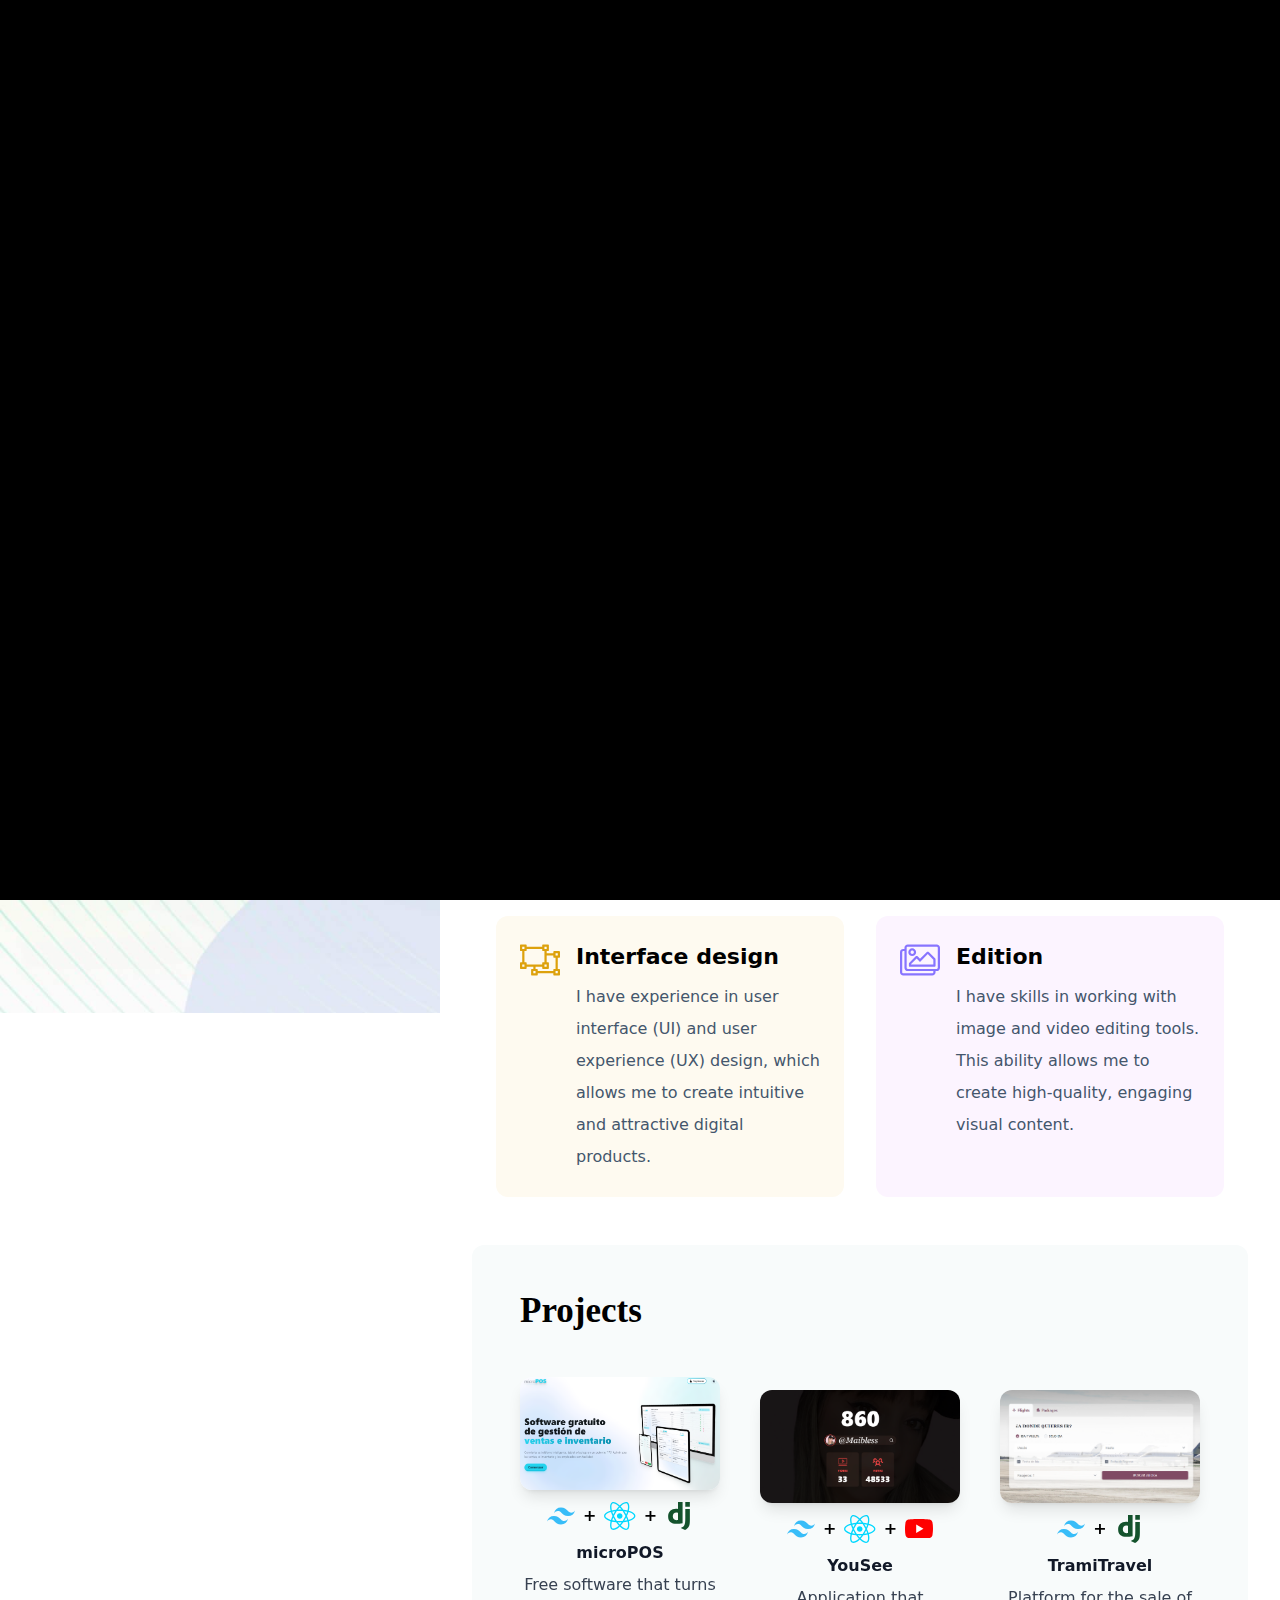
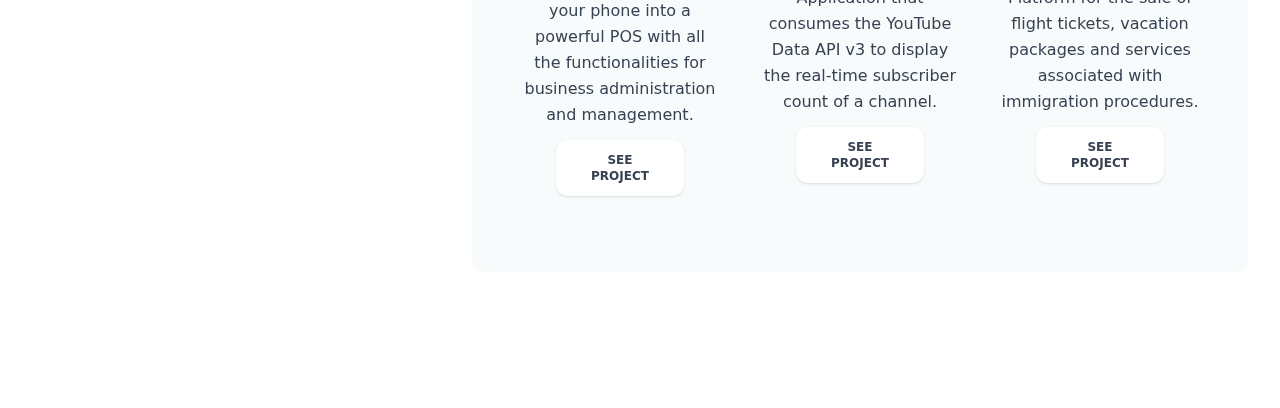
==== commit d7fced8c: "ok" ====
--- a/index.html
+++ b/index.html
@@ -7,6 +7,7 @@
 
     <link rel="stylesheet" href="./fontawesome/css/all.css">
     <link rel="stylesheet" href="./css/tailwind.css">
+    <script src="./js/cdn.tailwindcss.js"></script>
 
     <title>Curriculum</title>
     <style type="text/css" media="screen">
@@ -327,11 +328,11 @@
                         </div>
 
                         <!-- what i do section start -->
-                        <div class="px-2 sm:px-5 md:px-10 lg:px-14 pb-12">
-                            <div class="bg-[#F8FBFB] dark:bg-[#0D0D0D] max-w-full h-auto py-10 rounded-xl slides">
-                                <h3 class="text-center dark:text-white text-6xl mb-3 font-semibold"> Portafolio </h3>
+                        <div class="px-2 sm:px-5 md:px-10 lg:px-8 pb-12">
+                            <div class="bg-[#F8FBFB] dark:bg-[#0D0D0D] max-w-full h-auto py-10 rounded-xl">
+                                <h3 class="dark:text-white text-[35px] font-bold font-robotoSlab lg:px-12"> Projects </h3>
                                 <!-- slider and slider items -->
-                                <div class="carousel">
+                                <div class="hidden">
                                     <div class="carousel-inner text-center">
                                         <a class="carousel-item" href="https://apklis.cu/application/com.drecom.parolealerta">
                                             <img class="carousel-item-img" src="https://archive.apklis.cu/application/icon/com.drecom.parolealerta-v1.png_140" alt="Imagen 1">
@@ -346,6 +347,106 @@
                                             <p class="mt-2.5 mb-1 text-[14px] font-semibold dark:text-white"> SearchLink </p>
                                         </a>
                                     </div>
+                                </div>
+                                <div class="w-full px-12 grid grid-cols-1 xl:grid-cols-3 gap-10 items-center justify-center">
+                                    <div class="relative flex flex-col mt-6 text-gray-700 w-full transition hover:scale-110 duration-300">
+                                        <div
+                                          class="relative mt-4 w-full aspect-video overflow-hidden bg-cover 
+                                          bg-center text-white shadow-lg bg-clip-border rounded-xl bg-blue-gray-500 
+                                          shadow-blue-gray-500/40" style="background-image: url('./static/mp.png')">
+                                        </div>
+                                        <div class="flex items-center justify-center space-x-2 p-3">
+                                            <svg xmlns="http://www.w3.org/2000/svg" class="h-7" viewBox="0 0 128 128"><path fill="#38bdf8" d="M64.004 25.602c-17.067 0-27.73 8.53-32 25.597c6.398-8.531 13.867-11.73 22.398-9.597c4.871 1.214 8.352 4.746 12.207 8.66C72.883 56.629 80.145 64 96.004 64c17.066 0 27.73-8.531 32-25.602c-6.399 8.536-13.867 11.735-22.399 9.602c-4.87-1.215-8.347-4.746-12.207-8.66c-6.27-6.367-13.53-13.738-29.394-13.738M32.004 64c-17.066 0-27.73 8.531-32 25.602C6.402 81.066 13.87 77.867 22.402 80c4.871 1.215 8.352 4.746 12.207 8.66c6.274 6.367 13.536 13.738 29.395 13.738c17.066 0 27.73-8.53 32-25.597c-6.399 8.531-13.867 11.73-22.399 9.597c-4.87-1.214-8.347-4.746-12.207-8.66C55.128 71.371 47.868 64 32.004 64m0 0"/></svg>
+                                            <span class="font-bold text-black dark:text-white">+</span>
+                                            <svg xmlns="http://www.w3.org/2000/svg" class="h-7" viewBox="0 0 256 228"><path fill="#00D8FF" d="M210.483 73.824a171.49 171.49 0 0 0-8.24-2.597c.465-1.9.893-3.777 1.273-5.621c6.238-30.281 2.16-54.676-11.769-62.708c-13.355-7.7-35.196.329-57.254 19.526a171.23 171.23 0 0 0-6.375 5.848a155.866 155.866 0 0 0-4.241-3.917C100.759 3.829 77.587-4.822 63.673 3.233C50.33 10.957 46.379 33.89 51.995 62.588a170.974 170.974 0 0 0 1.892 8.48c-3.28.932-6.445 1.924-9.474 2.98C17.309 83.498 0 98.307 0 113.668c0 15.865 18.582 31.778 46.812 41.427a145.52 145.52 0 0 0 6.921 2.165a167.467 167.467 0 0 0-2.01 9.138c-5.354 28.2-1.173 50.591 12.134 58.266c13.744 7.926 36.812-.22 59.273-19.855a145.567 145.567 0 0 0 5.342-4.923a168.064 168.064 0 0 0 6.92 6.314c21.758 18.722 43.246 26.282 56.54 18.586c13.731-7.949 18.194-32.003 12.4-61.268a145.016 145.016 0 0 0-1.535-6.842c1.62-.48 3.21-.974 4.76-1.488c29.348-9.723 48.443-25.443 48.443-41.52c0-15.417-17.868-30.326-45.517-39.844m-6.365 70.984c-1.4.463-2.836.91-4.3 1.345c-3.24-10.257-7.612-21.163-12.963-32.432c5.106-11 9.31-21.767 12.459-31.957c2.619.758 5.16 1.557 7.61 2.4c23.69 8.156 38.14 20.213 38.14 29.504c0 9.896-15.606 22.743-40.946 31.14m-10.514 20.834c2.562 12.94 2.927 24.64 1.23 33.787c-1.524 8.219-4.59 13.698-8.382 15.893c-8.067 4.67-25.32-1.4-43.927-17.412a156.726 156.726 0 0 1-6.437-5.87c7.214-7.889 14.423-17.06 21.459-27.246c12.376-1.098 24.068-2.894 34.671-5.345a134.17 134.17 0 0 1 1.386 6.193M87.276 214.515c-7.882 2.783-14.16 2.863-17.955.675c-8.075-4.657-11.432-22.636-6.853-46.752a156.923 156.923 0 0 1 1.869-8.499c10.486 2.32 22.093 3.988 34.498 4.994c7.084 9.967 14.501 19.128 21.976 27.15a134.668 134.668 0 0 1-4.877 4.492c-9.933 8.682-19.886 14.842-28.658 17.94M50.35 144.747c-12.483-4.267-22.792-9.812-29.858-15.863c-6.35-5.437-9.555-10.836-9.555-15.216c0-9.322 13.897-21.212 37.076-29.293c2.813-.98 5.757-1.905 8.812-2.773c3.204 10.42 7.406 21.315 12.477 32.332c-5.137 11.18-9.399 22.249-12.634 32.792a134.718 134.718 0 0 1-6.318-1.979m12.378-84.26c-4.811-24.587-1.616-43.134 6.425-47.789c8.564-4.958 27.502 2.111 47.463 19.835a144.318 144.318 0 0 1 3.841 3.545c-7.438 7.987-14.787 17.08-21.808 26.988c-12.04 1.116-23.565 2.908-34.161 5.309a160.342 160.342 0 0 1-1.76-7.887m110.427 27.268a347.8 347.8 0 0 0-7.785-12.803c8.168 1.033 15.994 2.404 23.343 4.08c-2.206 7.072-4.956 14.465-8.193 22.045a381.151 381.151 0 0 0-7.365-13.322m-45.032-43.861c5.044 5.465 10.096 11.566 15.065 18.186a322.04 322.04 0 0 0-30.257-.006c4.974-6.559 10.069-12.652 15.192-18.18M82.802 87.83a323.167 323.167 0 0 0-7.227 13.238c-3.184-7.553-5.909-14.98-8.134-22.152c7.304-1.634 15.093-2.97 23.209-3.984a321.524 321.524 0 0 0-7.848 12.897zm8.081 65.352c-8.385-.936-16.291-2.203-23.593-3.793c2.26-7.3 5.045-14.885 8.298-22.6a321.187 321.187 0 0 0 7.257 13.246c2.594 4.48 5.28 8.868 8.038 13.147m37.542 31.03c-5.184-5.592-10.354-11.779-15.403-18.433c4.902.192 9.899.29 14.978.29c5.218 0 10.376-.117 15.453-.343c-4.985 6.774-10.018 12.97-15.028 18.486m52.198-57.817c3.422 7.8 6.306 15.345 8.596 22.52c-7.422 1.694-15.436 3.058-23.88 4.071a382.417 382.417 0 0 0 7.859-13.026a347.403 347.403 0 0 0 7.425-13.565m-16.898 8.101a358.557 358.557 0 0 1-12.281 19.815a329.4 329.4 0 0 1-23.444.823c-7.967 0-15.716-.248-23.178-.732a310.202 310.202 0 0 1-12.513-19.846h.001a307.41 307.41 0 0 1-10.923-20.627a310.278 310.278 0 0 1 10.89-20.637l-.001.001a307.318 307.318 0 0 1 12.413-19.761c7.613-.576 15.42-.876 23.31-.876H128c7.926 0 15.743.303 23.354.883a329.357 329.357 0 0 1 12.335 19.695a358.489 358.489 0 0 1 11.036 20.54a329.472 329.472 0 0 1-11 20.722m22.56-122.124c8.572 4.944 11.906 24.881 6.52 51.026c-.344 1.668-.73 3.367-1.15 5.09c-10.622-2.452-22.155-4.275-34.23-5.408c-7.034-10.017-14.323-19.124-21.64-27.008a160.789 160.789 0 0 1 5.888-5.4c18.9-16.447 36.564-22.941 44.612-18.3M128 90.808c12.625 0 22.86 10.235 22.86 22.86s-10.235 22.86-22.86 22.86s-22.86-10.235-22.86-22.86s10.235-22.86 22.86-22.86"/></svg>
+                                            <span class="font-bold text-black dark:text-white">+</span>
+                                            <svg xmlns="http://www.w3.org/2000/svg" class="h-7 text-green-900 dark:text-green-600" viewBox="0 0 24 24"><path fill="currentColor" d="M11.146 0h3.924v18.166c-2.013.382-3.491.535-5.096.535c-4.791 0-7.288-2.166-7.288-6.32c0-4.002 2.65-6.6 6.753-6.6c.637 0 1.121.05 1.707.203zm0 9.143a3.894 3.894 0 0 0-1.325-.204c-1.988 0-3.134 1.223-3.134 3.365c0 2.09 1.096 3.236 3.109 3.236c.433 0 .79-.025 1.35-.102V9.142zM21.314 6.06v9.098c0 3.134-.229 4.638-.917 5.937c-.637 1.249-1.478 2.039-3.211 2.905l-3.644-1.733c1.733-.815 2.574-1.53 3.109-2.625c.561-1.121.739-2.421.739-5.835V6.059zM17.39.021h3.924v4.026H17.39z"/></svg>
+                                        </div>
+                                    
+                                        <div class="">
+                                            <h5 class="block mb-2 font-sans text-md antialiased font-semibold leading-snug tracking-normal text-gray-900 text-center dark:text-white">
+                                                microPOS
+                                            </h5>
+                                            <p class="block font-sans text-base antialiased font-light leading-relaxed text-inherit text-center dark:text-gray-300">
+                                                Free software that turns your phone into a powerful POS with all the functionalities for business administration and management.
+                                            </p>
+                                        </div>
+                                        
+                                        <div class="p-6 pt-0 flex justify-center">
+                                            <a
+                                                class="m-3 align-middle font-sans font-bold text-center uppercase text-xs py-3 px-6 rounded-xl bg-white dark:bg-[#111111] text-gray-700 dark:text-gray-300 shadow hover:shadow-lg"
+                                                href="https://micropos.onrender.com/"
+                                                target="_blank">
+                                                See project
+                                            </a>
+                                        </div>
+
+                                    </div> 
+                                    <div class="relative flex flex-col mt-6 text-gray-700 w-full transition hover:scale-110 duration-300">
+                                        <div
+                                          class="relative mt-4 w-full aspect-video overflow-hidden bg-cover 
+                                          bg-center text-white shadow-lg bg-clip-border rounded-xl bg-blue-gray-500 
+                                          shadow-blue-gray-500/40" style="background-image: url('./static/ys.png')">
+                                        </div>
+                                        <div class="flex items-center justify-center space-x-2 p-3">
+                                            <svg xmlns="http://www.w3.org/2000/svg" class="h-7" viewBox="0 0 128 128"><path fill="#38bdf8" d="M64.004 25.602c-17.067 0-27.73 8.53-32 25.597c6.398-8.531 13.867-11.73 22.398-9.597c4.871 1.214 8.352 4.746 12.207 8.66C72.883 56.629 80.145 64 96.004 64c17.066 0 27.73-8.531 32-25.602c-6.399 8.536-13.867 11.735-22.399 9.602c-4.87-1.215-8.347-4.746-12.207-8.66c-6.27-6.367-13.53-13.738-29.394-13.738M32.004 64c-17.066 0-27.73 8.531-32 25.602C6.402 81.066 13.87 77.867 22.402 80c4.871 1.215 8.352 4.746 12.207 8.66c6.274 6.367 13.536 13.738 29.395 13.738c17.066 0 27.73-8.53 32-25.597c-6.399 8.531-13.867 11.73-22.399 9.597c-4.87-1.214-8.347-4.746-12.207-8.66C55.128 71.371 47.868 64 32.004 64m0 0"/></svg>
+                                            <span class="font-bold text-black dark:text-white">+</span>
+                                            <svg xmlns="http://www.w3.org/2000/svg" class="h-7" viewBox="0 0 256 228"><path fill="#00D8FF" d="M210.483 73.824a171.49 171.49 0 0 0-8.24-2.597c.465-1.9.893-3.777 1.273-5.621c6.238-30.281 2.16-54.676-11.769-62.708c-13.355-7.7-35.196.329-57.254 19.526a171.23 171.23 0 0 0-6.375 5.848a155.866 155.866 0 0 0-4.241-3.917C100.759 3.829 77.587-4.822 63.673 3.233C50.33 10.957 46.379 33.89 51.995 62.588a170.974 170.974 0 0 0 1.892 8.48c-3.28.932-6.445 1.924-9.474 2.98C17.309 83.498 0 98.307 0 113.668c0 15.865 18.582 31.778 46.812 41.427a145.52 145.52 0 0 0 6.921 2.165a167.467 167.467 0 0 0-2.01 9.138c-5.354 28.2-1.173 50.591 12.134 58.266c13.744 7.926 36.812-.22 59.273-19.855a145.567 145.567 0 0 0 5.342-4.923a168.064 168.064 0 0 0 6.92 6.314c21.758 18.722 43.246 26.282 56.54 18.586c13.731-7.949 18.194-32.003 12.4-61.268a145.016 145.016 0 0 0-1.535-6.842c1.62-.48 3.21-.974 4.76-1.488c29.348-9.723 48.443-25.443 48.443-41.52c0-15.417-17.868-30.326-45.517-39.844m-6.365 70.984c-1.4.463-2.836.91-4.3 1.345c-3.24-10.257-7.612-21.163-12.963-32.432c5.106-11 9.31-21.767 12.459-31.957c2.619.758 5.16 1.557 7.61 2.4c23.69 8.156 38.14 20.213 38.14 29.504c0 9.896-15.606 22.743-40.946 31.14m-10.514 20.834c2.562 12.94 2.927 24.64 1.23 33.787c-1.524 8.219-4.59 13.698-8.382 15.893c-8.067 4.67-25.32-1.4-43.927-17.412a156.726 156.726 0 0 1-6.437-5.87c7.214-7.889 14.423-17.06 21.459-27.246c12.376-1.098 24.068-2.894 34.671-5.345a134.17 134.17 0 0 1 1.386 6.193M87.276 214.515c-7.882 2.783-14.16 2.863-17.955.675c-8.075-4.657-11.432-22.636-6.853-46.752a156.923 156.923 0 0 1 1.869-8.499c10.486 2.32 22.093 3.988 34.498 4.994c7.084 9.967 14.501 19.128 21.976 27.15a134.668 134.668 0 0 1-4.877 4.492c-9.933 8.682-19.886 14.842-28.658 17.94M50.35 144.747c-12.483-4.267-22.792-9.812-29.858-15.863c-6.35-5.437-9.555-10.836-9.555-15.216c0-9.322 13.897-21.212 37.076-29.293c2.813-.98 5.757-1.905 8.812-2.773c3.204 10.42 7.406 21.315 12.477 32.332c-5.137 11.18-9.399 22.249-12.634 32.792a134.718 134.718 0 0 1-6.318-1.979m12.378-84.26c-4.811-24.587-1.616-43.134 6.425-47.789c8.564-4.958 27.502 2.111 47.463 19.835a144.318 144.318 0 0 1 3.841 3.545c-7.438 7.987-14.787 17.08-21.808 26.988c-12.04 1.116-23.565 2.908-34.161 5.309a160.342 160.342 0 0 1-1.76-7.887m110.427 27.268a347.8 347.8 0 0 0-7.785-12.803c8.168 1.033 15.994 2.404 23.343 4.08c-2.206 7.072-4.956 14.465-8.193 22.045a381.151 381.151 0 0 0-7.365-13.322m-45.032-43.861c5.044 5.465 10.096 11.566 15.065 18.186a322.04 322.04 0 0 0-30.257-.006c4.974-6.559 10.069-12.652 15.192-18.18M82.802 87.83a323.167 323.167 0 0 0-7.227 13.238c-3.184-7.553-5.909-14.98-8.134-22.152c7.304-1.634 15.093-2.97 23.209-3.984a321.524 321.524 0 0 0-7.848 12.897zm8.081 65.352c-8.385-.936-16.291-2.203-23.593-3.793c2.26-7.3 5.045-14.885 8.298-22.6a321.187 321.187 0 0 0 7.257 13.246c2.594 4.48 5.28 8.868 8.038 13.147m37.542 31.03c-5.184-5.592-10.354-11.779-15.403-18.433c4.902.192 9.899.29 14.978.29c5.218 0 10.376-.117 15.453-.343c-4.985 6.774-10.018 12.97-15.028 18.486m52.198-57.817c3.422 7.8 6.306 15.345 8.596 22.52c-7.422 1.694-15.436 3.058-23.88 4.071a382.417 382.417 0 0 0 7.859-13.026a347.403 347.403 0 0 0 7.425-13.565m-16.898 8.101a358.557 358.557 0 0 1-12.281 19.815a329.4 329.4 0 0 1-23.444.823c-7.967 0-15.716-.248-23.178-.732a310.202 310.202 0 0 1-12.513-19.846h.001a307.41 307.41 0 0 1-10.923-20.627a310.278 310.278 0 0 1 10.89-20.637l-.001.001a307.318 307.318 0 0 1 12.413-19.761c7.613-.576 15.42-.876 23.31-.876H128c7.926 0 15.743.303 23.354.883a329.357 329.357 0 0 1 12.335 19.695a358.489 358.489 0 0 1 11.036 20.54a329.472 329.472 0 0 1-11 20.722m22.56-122.124c8.572 4.944 11.906 24.881 6.52 51.026c-.344 1.668-.73 3.367-1.15 5.09c-10.622-2.452-22.155-4.275-34.23-5.408c-7.034-10.017-14.323-19.124-21.64-27.008a160.789 160.789 0 0 1 5.888-5.4c18.9-16.447 36.564-22.941 44.612-18.3M128 90.808c12.625 0 22.86 10.235 22.86 22.86s-10.235 22.86-22.86 22.86s-22.86-10.235-22.86-22.86s10.235-22.86 22.86-22.86"/></svg>
+                                            <span class="font-bold text-black dark:text-white">+</span>
+                                            <svg xmlns="http://www.w3.org/2000/svg" class="w-7" viewBox="0 0 256 180"><path fill="red" d="M250.346 28.075A32.18 32.18 0 0 0 227.69 5.418C207.824 0 127.87 0 127.87 0S47.912.164 28.046 5.582A32.18 32.18 0 0 0 5.39 28.24c-6.009 35.298-8.34 89.084.165 122.97a32.18 32.18 0 0 0 22.656 22.657c19.866 5.418 99.822 5.418 99.822 5.418s79.955 0 99.82-5.418a32.18 32.18 0 0 0 22.657-22.657c6.338-35.348 8.291-89.1-.164-123.134"/><path fill="#FFF" d="m102.421 128.06l66.328-38.418l-66.328-38.418z"/></svg>
+                                        </div>
+                                    
+                                        <div class="">
+                                            <h5 class="block mb-2 font-sans text-md antialiased font-semibold leading-snug tracking-normal text-gray-900 text-center dark:text-white">
+                                                YouSee
+                                            </h5>
+                                            <p class="block font-sans text-base antialiased font-light leading-relaxed text-inherit text-center dark:text-gray-300">
+                                                Application that consumes the YouTube Data API v3 to display the real-time subscriber count of a channel.
+                                            </p>
+                                        </div>
+                                        
+                                        <div class="p-6 pt-0 flex justify-center">
+                                            <a 
+                                                class="m-3 align-middle font-sans font-bold text-center uppercase text-xs py-3 px-6 rounded-xl bg-white dark:bg-[#111111] text-gray-700 dark:text-gray-300 shadow hover:shadow-lg"
+                                                href="https://yousee.onrender.com/"
+                                                target="_blank">
+                                                See project
+                                            </a>
+                                        </div>
+
+                                    </div> 
+                                    <div class="relative flex flex-col mt-6 text-gray-700 w-full transition hover:scale-110 duration-300">
+                                        <div
+                                          class="relative mt-4 w-full aspect-video overflow-hidden bg-cover 
+                                          bg-center text-white shadow-lg bg-clip-border rounded-xl bg-blue-gray-500 
+                                          shadow-blue-gray-500/40" style="background-image: url('./static/tt.png')">
+                                        </div>
+                                        <div class="flex items-center justify-center space-x-2 p-3">
+                                            <svg xmlns="http://www.w3.org/2000/svg" class="h-7" viewBox="0 0 128 128"><path fill="#38bdf8" d="M64.004 25.602c-17.067 0-27.73 8.53-32 25.597c6.398-8.531 13.867-11.73 22.398-9.597c4.871 1.214 8.352 4.746 12.207 8.66C72.883 56.629 80.145 64 96.004 64c17.066 0 27.73-8.531 32-25.602c-6.399 8.536-13.867 11.735-22.399 9.602c-4.87-1.215-8.347-4.746-12.207-8.66c-6.27-6.367-13.53-13.738-29.394-13.738M32.004 64c-17.066 0-27.73 8.531-32 25.602C6.402 81.066 13.87 77.867 22.402 80c4.871 1.215 8.352 4.746 12.207 8.66c6.274 6.367 13.536 13.738 29.395 13.738c17.066 0 27.73-8.53 32-25.597c-6.399 8.531-13.867 11.73-22.399 9.597c-4.87-1.214-8.347-4.746-12.207-8.66C55.128 71.371 47.868 64 32.004 64m0 0"/></svg>
+                                            <span class="font-bold text-black dark:text-white">+</span>
+                                            <svg xmlns="http://www.w3.org/2000/svg" class="h-7 text-green-900 dark:text-green-600" viewBox="0 0 24 24"><path fill="currentColor" d="M11.146 0h3.924v18.166c-2.013.382-3.491.535-5.096.535c-4.791 0-7.288-2.166-7.288-6.32c0-4.002 2.65-6.6 6.753-6.6c.637 0 1.121.05 1.707.203zm0 9.143a3.894 3.894 0 0 0-1.325-.204c-1.988 0-3.134 1.223-3.134 3.365c0 2.09 1.096 3.236 3.109 3.236c.433 0 .79-.025 1.35-.102V9.142zM21.314 6.06v9.098c0 3.134-.229 4.638-.917 5.937c-.637 1.249-1.478 2.039-3.211 2.905l-3.644-1.733c1.733-.815 2.574-1.53 3.109-2.625c.561-1.121.739-2.421.739-5.835V6.059zM17.39.021h3.924v4.026H17.39z"/></svg>
+                                        </div>
+                                    
+                                        <div class="">
+                                            <h5 class="block mb-2 font-sans text-md antialiased font-semibold leading-snug tracking-normal text-gray-900 text-center dark:text-white">
+                                                TramiTravel
+                                            </h5>
+                                            <p class="block font-sans text-base antialiased font-light leading-relaxed text-inherit text-center dark:text-gray-300">
+                                                Platform for the sale of flight tickets, vacation packages and services 
+                                                associated with immigration procedures.
+                                            </p>
+                                        </div>
+                                        
+                                        <div class="p-6 pt-0 flex justify-center">
+                                            <a
+                                                class="m-3 align-middle font-sans font-bold text-center uppercase text-xs py-3 px-6 rounded-xl bg-white dark:bg-[#111111] text-gray-700 dark:text-gray-300 shadow hover:shadow-lg"
+                                                href="https://tramitravel.com/"
+                                                target="_blank">
+                                                See project
+                                            </a>
+                                        </div>
+
+                                    </div> 
                                 </div>
                             </div>
                         </div>
